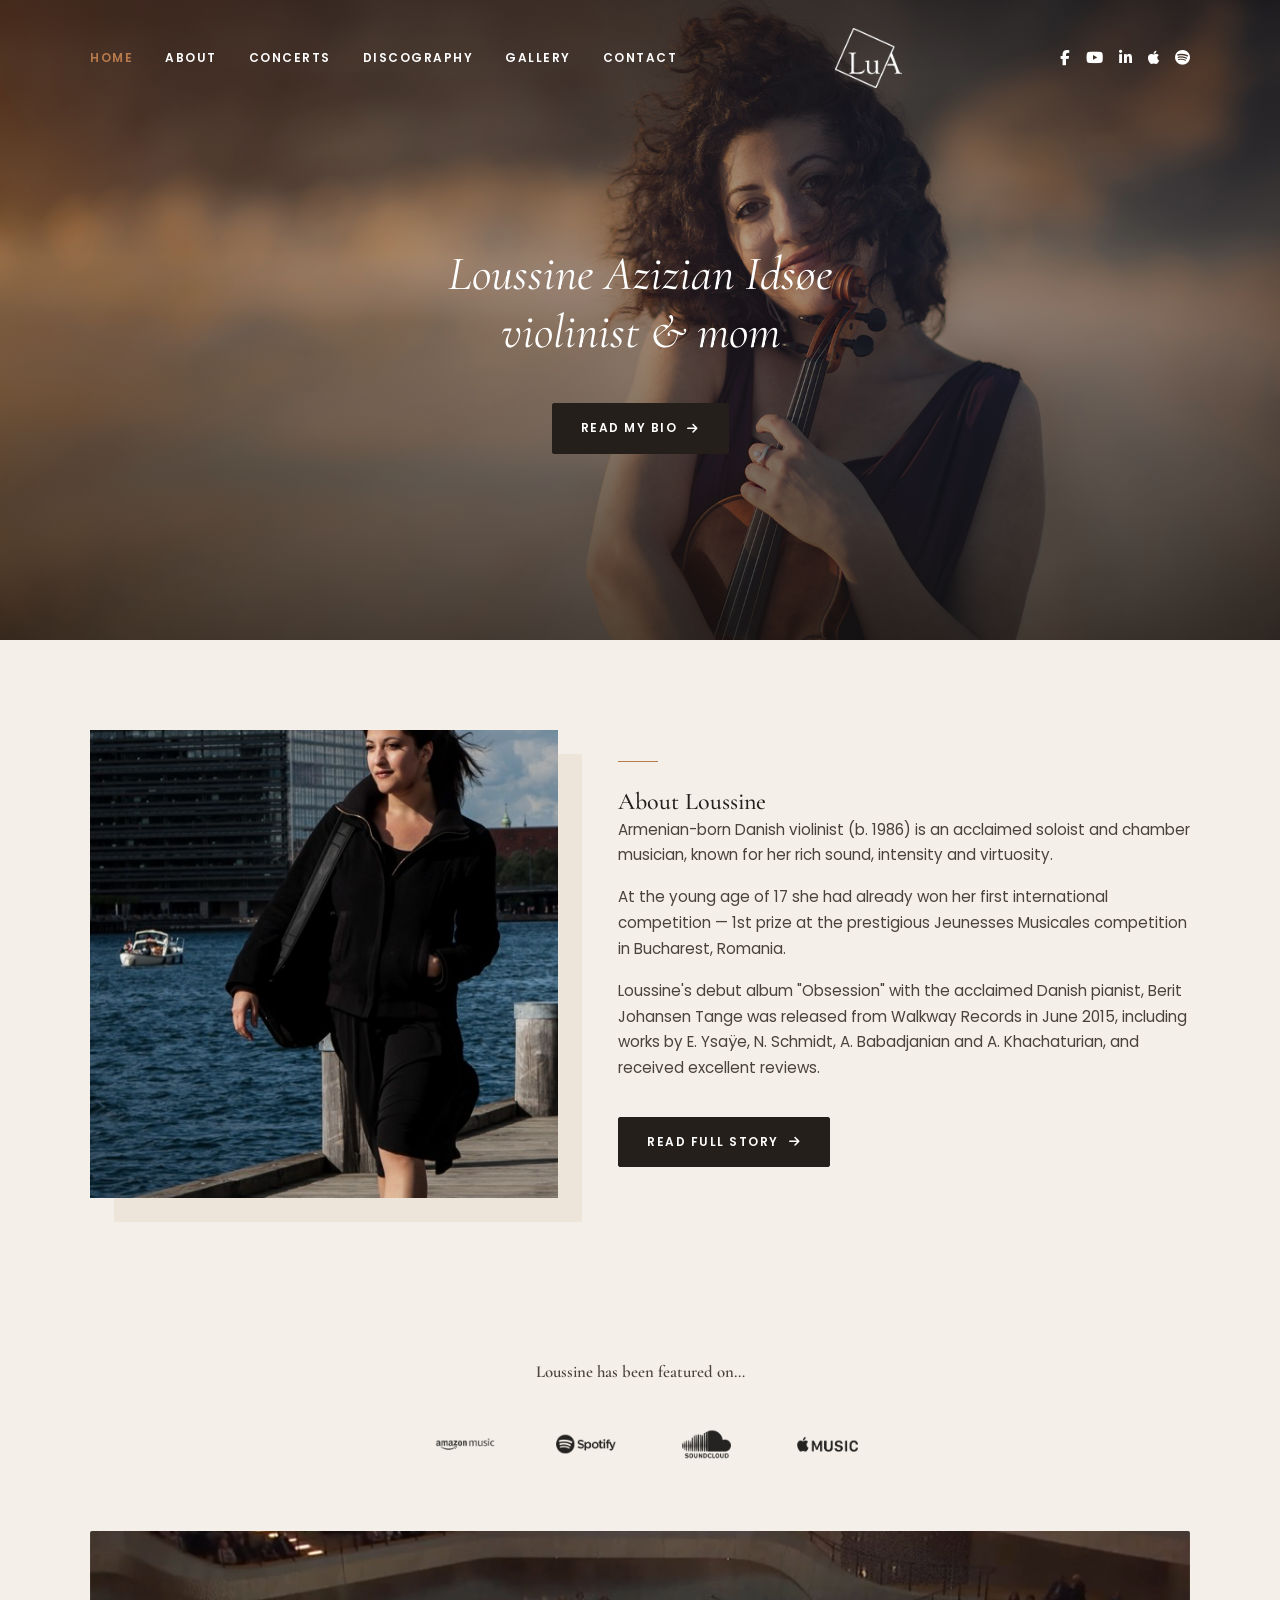
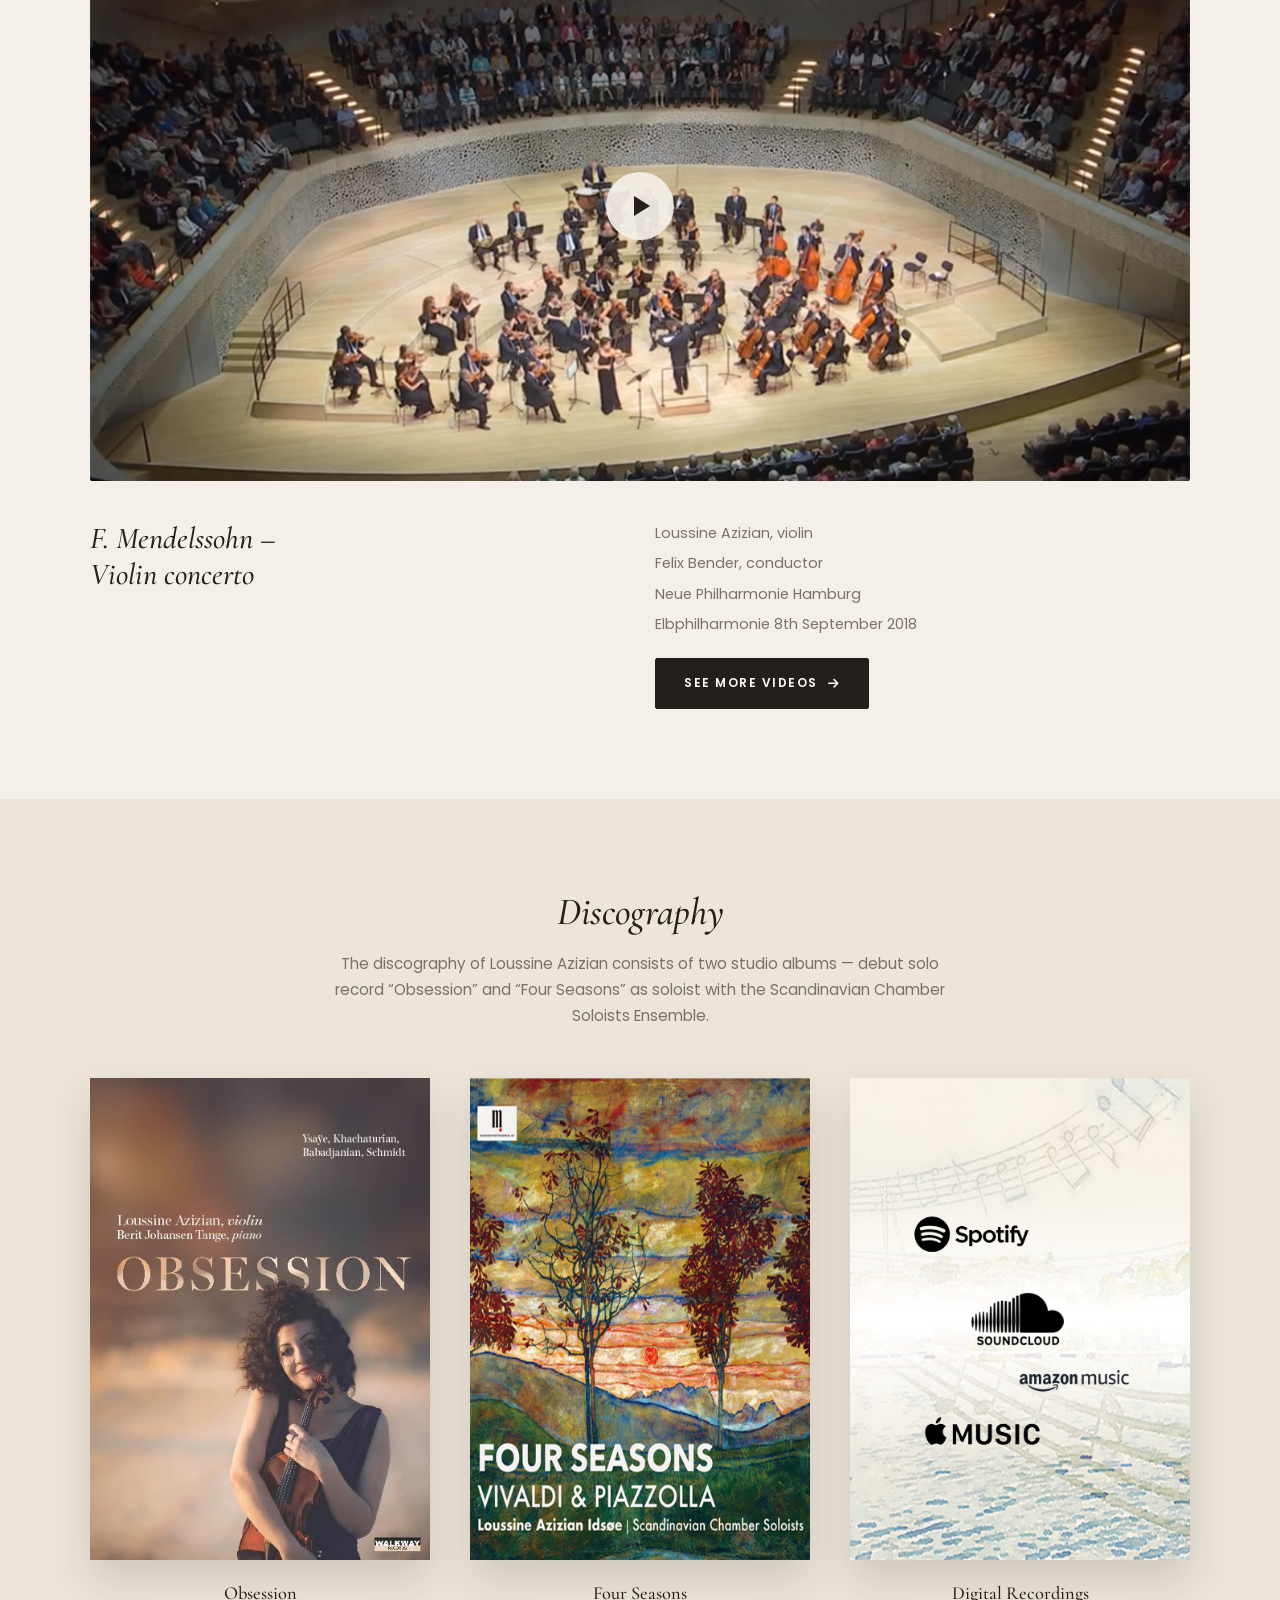
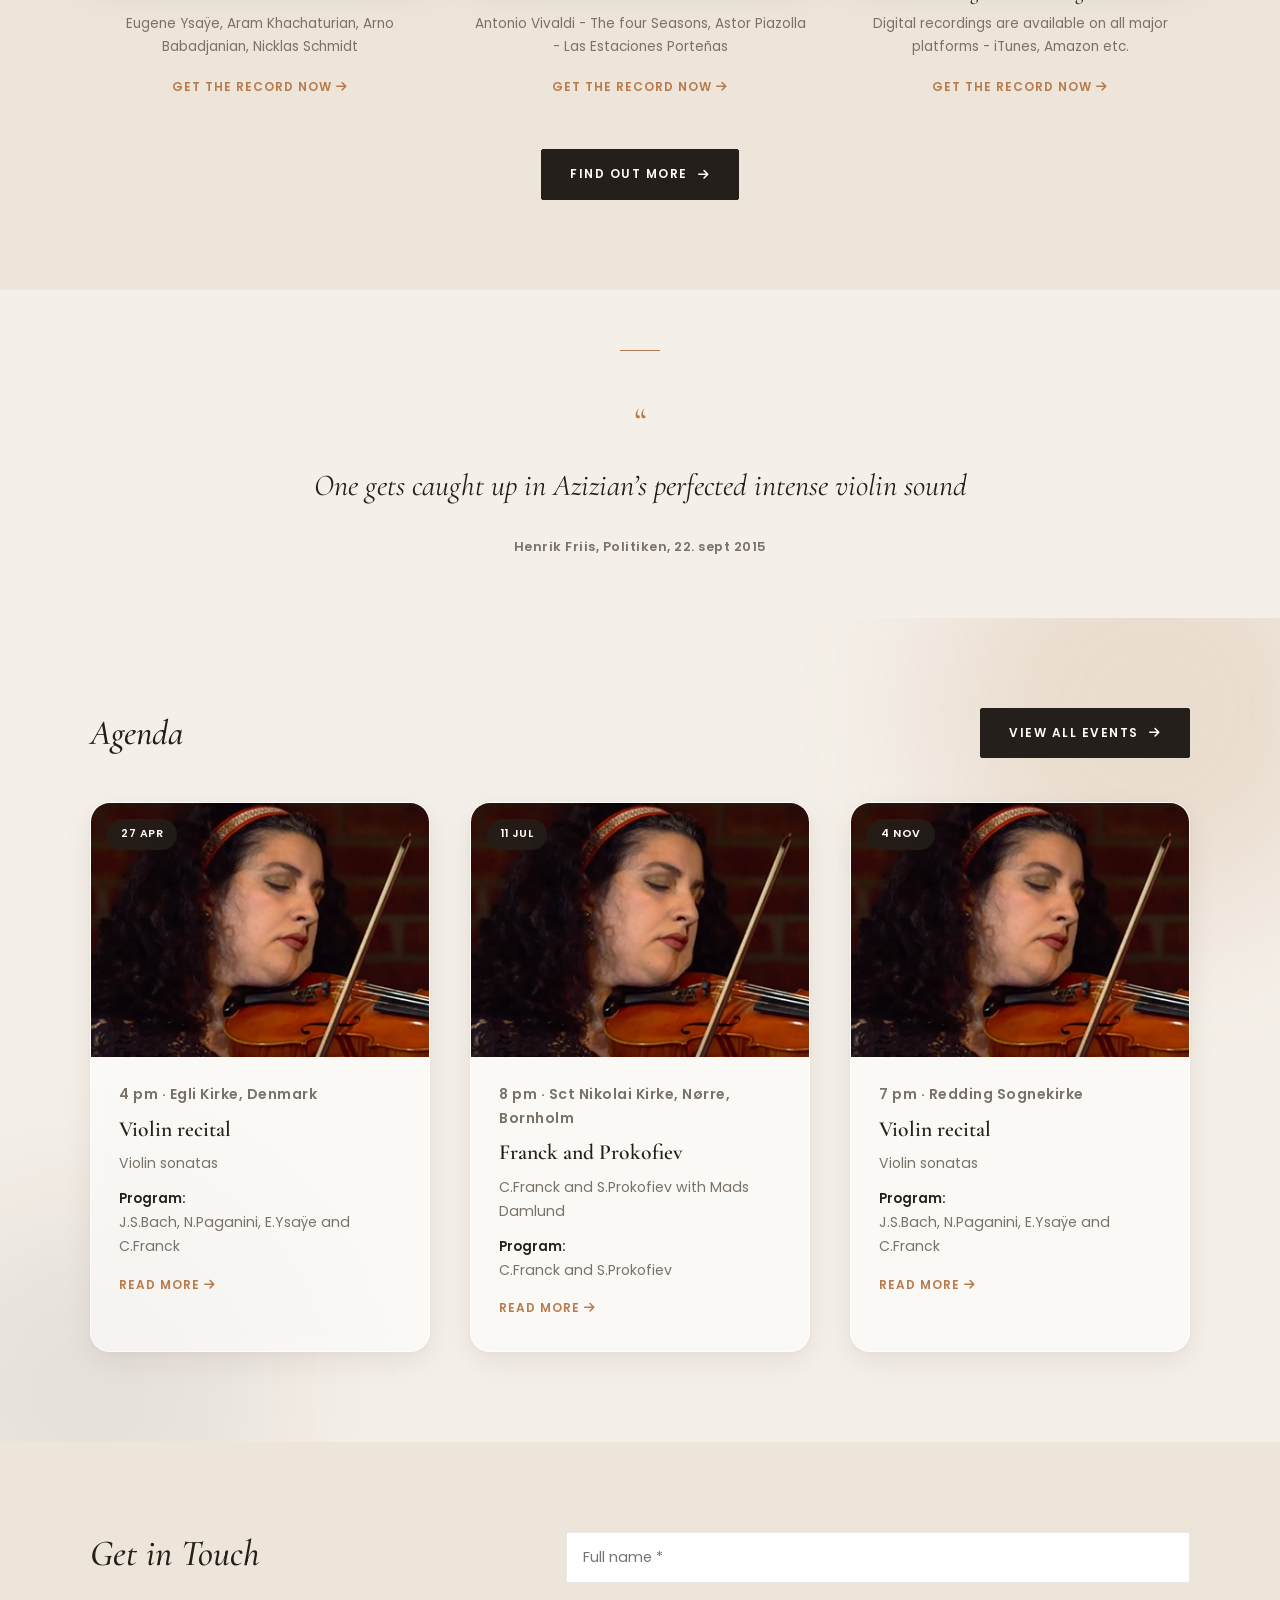
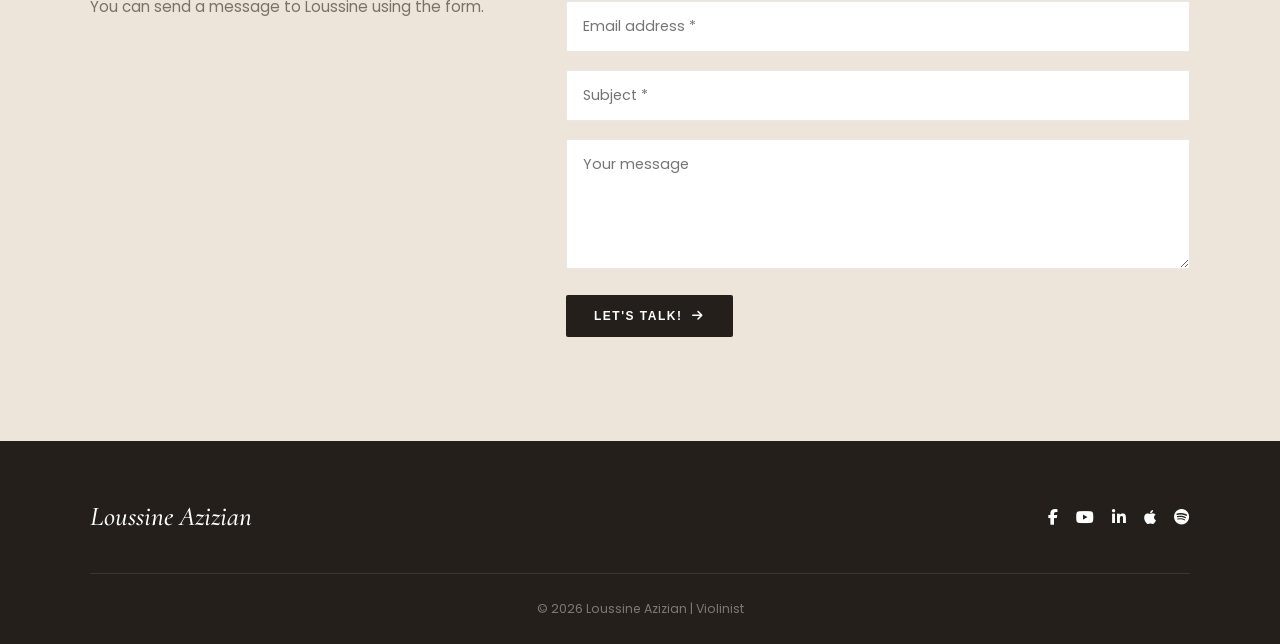
==== index.html @ 97636163 "Initial homepage build" ====
<!DOCTYPE html>
<html lang="en">
<head>
  <meta charset="UTF-8">
  <meta name="viewport" content="width=device-width, initial-scale=1.0">
  <title>Loussine Azizian Idsøe | Violinist &amp; Mom</title>
  <meta name="description" content="Loussine Azizian Idsøe — Armenian-born Danish violinist, soloist and chamber musician. Concerts, discography, and news.">

  <link rel="preconnect" href="https://fonts.googleapis.com">
  <link rel="preconnect" href="https://fonts.gstatic.com" crossorigin>
  <link href="https://fonts.googleapis.com/css2?family=Cormorant+Garamond:ital,wght@0,500;1,500;1,600&family=Poppins:wght@400;500;600&display=swap" rel="stylesheet">
  <link rel="stylesheet" href="https://cdnjs.cloudflare.com/ajax/libs/font-awesome/6.5.1/css/all.min.css">

  <link rel="stylesheet" href="css/style.css">
</head>
<body>

  <!-- ============ HEADER ============ -->
  <header class="site-header">
    <div class="container header-inner">
      <nav class="nav-primary">
        <a href="index.html" class="is-active">Home</a>
        <a href="about.html">About</a>
        <a href="concerts.html">Concerts</a>
        <a href="discography.html">Discography</a>
        <a href="gallery.html">Gallery</a>
        <a href="contact.html">Contact</a>
      </nav>

      <a href="index.html" class="site-logo">
        <img src="images/logo.png" alt="Loussine Azizian logo">
      </a>

      <div class="nav-social">
        <a href="#" aria-label="Facebook"><i class="fab fa-facebook-f"></i></a>
        <a href="#" aria-label="YouTube"><i class="fab fa-youtube"></i></a>
        <a href="#" aria-label="LinkedIn"><i class="fab fa-linkedin-in"></i></a>
        <a href="#" aria-label="Apple Music"><i class="fab fa-apple"></i></a>
        <a href="#" aria-label="Spotify"><i class="fab fa-spotify"></i></a>
      </div>

      <button class="nav-toggle" aria-label="Toggle menu">
        <span></span><span></span><span></span>
      </button>
    </div>
  </header>

  <!-- ============ HERO ============ -->
  <section class="hero" style="background-image:url('images/hero-header.jpg');">
    <div class="hero-content container">
      <h1>Loussine Azizian Idsøe<span class="line2">violinist &amp; mom</span></h1>
      <a href="about.html" class="btn">Read my bio <i class="fas fa-arrow-right"></i></a>
    </div>
  </section>

  <!-- ============ ABOUT / INTRO ============ -->
  <section class="section">
    <div class="container about-grid">
      <div class="about-photo-wrap">
        <img src="images/about-photo.jpg" alt="Loussine Azizian walking by the harbour in Copenhagen">
      </div>
      <div class="about-copy">
        <span class="eyebrow"></span>
        <h2>About Loussine</h2>
        <p>Armenian-born Danish violinist (b. 1986) is an acclaimed soloist and chamber musician, known for her rich sound, intensity and virtuosity.</p>
        <p>At the young age of 17 she had already won her first international competition — 1st prize at the prestigious Jeunesses Musicales competition in Bucharest, Romania.</p>
        <p>Loussine's debut album "Obsession" with the acclaimed Danish pianist, Berit Johansen Tange was released from Walkway Records in June 2015, including works by E. Ysaÿe, N. Schmidt, A. Babadjanian and A. Khachaturian, and received excellent reviews.</p>
        <a href="about.html" class="btn">Read full story <i class="fas fa-arrow-right"></i></a>
      </div>
    </div>
  </section>

  <!-- ============ FEATURED ON ============ -->
  <section class="featured-on">
    <div class="container">
      <p>Loussine has been featured on&hellip;</p>
      <div class="logo-strip">
        <img src="images/logo-amazon-music.png" alt="Amazon Music">
        <img src="images/logo-spotify.png" alt="Spotify">
        <img src="images/logo-soundcloud.png" alt="SoundCloud">
        <img src="images/logo-apple-music.png" alt="Apple Music">
      </div>
    </div>
  </section>

  <!-- ============ VIDEO FEATURE ============ -->
  <section class="video-feature">
    <div class="container">
      <div class="video-frame" data-video-url="https://www.youtube.com/" role="button" tabindex="0" aria-label="Play video: F. Mendelssohn Violin Concerto">
        <img src="images/video-thumbnail.png" alt="Loussine Azizian performing with the Neue Philharmonie Hamburg at the Elbphilharmonie">
        <span class="play-btn"></span>
      </div>

      <div class="video-info">
        <h3>F. Mendelssohn &ndash;<br>Violin concerto</h3>
        <div class="video-meta">
          <p>Loussine Azizian, violin</p>
          <p>Felix Bender, conductor</p>
          <p>Neue Philharmonie Hamburg</p>
          <p>Elbphilharmonie 8th September 2018</p>
          <a href="gallery.html" class="btn">See more videos <i class="fas fa-arrow-right"></i></a>
        </div>
      </div>
    </div>
  </section>

  <!-- ============ DISCOGRAPHY ============ -->
  <section class="section" style="background:var(--color-bg-alt);">
    <div class="container">
      <h2 class="section-title">Discography</h2>
      <p class="section-subtitle">The discography of Loussine Azizian consists of two studio albums &mdash; debut solo record &ldquo;Obsession&rdquo; and &ldquo;Four Seasons&rdquo; as soloist with the Scandinavian Chamber Soloists Ensemble.</p>

      <div class="discography-grid">
        <div class="disco-card">
          <img class="disco-cover" src="images/obsession-cover.jpg" alt="Obsession album cover">
          <h3>Obsession</h3>
          <p>Eugene Ysaÿe, Aram Khachaturian, Arno Babadjanian, Nicklas Schmidt</p>
          <a href="discography.html" class="link-arrow">Get the record now <i class="fas fa-arrow-right"></i></a>
        </div>
        <div class="disco-card">
          <img class="disco-cover" src="images/four-seasons-cover.png" alt="Four Seasons album cover">
          <h3>Four Seasons</h3>
          <p>Antonio Vivaldi - The four Seasons, Astor Piazolla - Las Estaciones Porteñas</p>
          <a href="discography.html" class="link-arrow">Get the record now <i class="fas fa-arrow-right"></i></a>
        </div>
        <div class="disco-card">
          <img class="disco-cover" src="images/digital-recordings-cover.png" alt="Digital recordings available on streaming platforms">
          <h3>Digital Recordings</h3>
          <p>Digital recordings are available on all major platforms - iTunes, Amazon etc.</p>
          <a href="discography.html" class="link-arrow">Get the record now <i class="fas fa-arrow-right"></i></a>
        </div>
      </div>

      <div class="discography-cta">
        <a href="discography.html" class="btn">Find out more <i class="fas fa-arrow-right"></i></a>
      </div>
    </div>
  </section>

  <!-- ============ QUOTE ============ -->
  <section class="quote-section">
    <div class="container">
      <span class="eyebrow" style="margin-left:auto;margin-right:auto;"></span>
      <span class="quote-mark">&ldquo;</span>
      <blockquote>One gets caught up in Azizian&rsquo;s perfected intense violin sound</blockquote>
      <p class="quote-cite">Henrik Friis, Politiken, 22. sept 2015</p>
    </div>
  </section>

  <!-- ============ AGENDA ============ -->
  <section class="section agenda-section">
    <div class="container">
      <div class="agenda-header">
        <h2>Agenda</h2>
        <a href="concerts.html" class="btn">View all events <i class="fas fa-arrow-right"></i></a>
      </div>

      <div class="agenda-grid">
        <article class="agenda-card">
          <div class="agenda-card-media">
            <img src="images/agenda-card.png" alt="Violin recital">
            <span class="agenda-badge">27 Apr</span>
          </div>
          <div class="agenda-card-body">
            <p class="agenda-date">4 pm &middot; Egli Kirke, Denmark</p>
            <h3>Violin recital</h3>
            <p>Violin sonatas</p>
            <p class="program-label">Program:</p>
            <p>J.S.Bach, N.Paganini, E.Ysaÿe and C.Franck</p>
            <a href="concerts.html" class="link-arrow">Read more <i class="fas fa-arrow-right"></i></a>
          </div>
        </article>

        <article class="agenda-card">
          <div class="agenda-card-media">
            <img src="images/agenda-card.png" alt="Franck and Prokofiev recital">
            <span class="agenda-badge">11 Jul</span>
          </div>
          <div class="agenda-card-body">
            <p class="agenda-date">8 pm &middot; Sct Nikolai Kirke, Nørre, Bornholm</p>
            <h3>Franck and Prokofiev</h3>
            <p>C.Franck and S.Prokofiev with Mads Damlund</p>
            <p class="program-label">Program:</p>
            <p>C.Franck and S.Prokofiev</p>
            <a href="concerts.html" class="link-arrow">Read more <i class="fas fa-arrow-right"></i></a>
          </div>
        </article>

        <article class="agenda-card">
          <div class="agenda-card-media">
            <img src="images/agenda-card.png" alt="Violin recital">
            <span class="agenda-badge">4 Nov</span>
          </div>
          <div class="agenda-card-body">
            <p class="agenda-date">7 pm &middot; Redding Sognekirke</p>
            <h3>Violin recital</h3>
            <p>Violin sonatas</p>
            <p class="program-label">Program:</p>
            <p>J.S.Bach, N.Paganini, E.Ysaÿe and C.Franck</p>
            <a href="concerts.html" class="link-arrow">Read more <i class="fas fa-arrow-right"></i></a>
          </div>
        </article>
      </div>
    </div>
  </section>

  <!-- ============ CONTACT ============ -->
  <section class="section contact-section">
    <div class="container contact-grid">
      <div class="contact-intro">
        <h2>Get in Touch</h2>
        <p>You can send a message to Loussine using the form.</p>
      </div>

      <form class="contact-form">
        <div class="form-row">
          <input type="text" name="name" placeholder="Full name *" required>
        </div>
        <div class="form-row">
          <input type="email" name="email" placeholder="Email address *" required>
        </div>
        <div class="form-row">
          <input type="text" name="subject" placeholder="Subject *" required>
        </div>
        <div class="form-row">
          <textarea name="message" placeholder="Your message" required></textarea>
        </div>
        <button type="submit" class="btn">Let's talk! <i class="fas fa-arrow-right"></i></button>
        <p class="form-status"></p>
      </form>
    </div>
  </section>

  <!-- ============ FOOTER ============ -->
  <footer class="site-footer">
    <div class="container">
      <div class="footer-top">
        <h2>Loussine Azizian</h2>
        <div class="footer-social">
          <a href="#" aria-label="Facebook"><i class="fab fa-facebook-f"></i></a>
          <a href="#" aria-label="YouTube"><i class="fab fa-youtube"></i></a>
          <a href="#" aria-label="LinkedIn"><i class="fab fa-linkedin-in"></i></a>
          <a href="#" aria-label="Apple Music"><i class="fab fa-apple"></i></a>
          <a href="#" aria-label="Spotify"><i class="fab fa-spotify"></i></a>
        </div>
      </div>
      <div class="footer-bottom">
        <p>&copy; 2026 Loussine Azizian | Violinist</p>
      </div>
    </div>
  </footer>

  <script src="js/script.js"></script>
</body>
</html>
---- css/style.css ----
/* ==========================================================================
   Loussine Azizian — Violinist | Main Stylesheet
   ========================================================================== */

:root {
  /* Colors */
  --color-bg: #f4efe8;
  --color-bg-alt: #ede5da;
  --color-dark: #241f1a;
  --color-dark-soft: #3a332c;
  --color-accent: #b97b4c;
  --color-accent-dark: #8c5a34;
  --color-text: #4a433c;
  --color-text-light: #7a7268;
  --color-white: #ffffff;
  --color-border: rgba(36, 31, 26, 0.1);

  /* Type */
  --font-serif: 'Cormorant Garamond', Georgia, serif;
  --font-sans: 'Poppins', 'Helvetica Neue', Arial, sans-serif;

  /* Layout */
  --max-width: 1180px;
  --radius: 2px;
  --transition: 0.25s ease;
}

/* --------------------------------------------------------------------
   Reset & base
   -------------------------------------------------------------------- */
* { margin: 0; padding: 0; box-sizing: border-box; }

html { scroll-behavior: smooth; }

body {
  font-family: var(--font-sans);
  color: var(--color-text);
  background: var(--color-bg);
  line-height: 1.7;
  font-size: 16px;
  overflow-x: hidden;
}

img { max-width: 100%; display: block; }

a {
  color: inherit;
  text-decoration: none;
}

ul { list-style: none; }

.container {
  max-width: var(--max-width);
  margin: 0 auto;
  padding: 0 40px;
}

h1, h2, h3, h4 {
  font-family: var(--font-serif);
  font-weight: 500;
  color: var(--color-dark);
  line-height: 1.2;
}

.eyebrow {
  display: inline-block;
  width: 40px;
  height: 1px;
  background: var(--color-accent);
  margin-bottom: 18px;
}

.section {
  padding: 90px 0;
}

.section-title {
  font-size: 2.4rem;
  font-style: italic;
  text-align: center;
  margin-bottom: 16px;
}

.section-subtitle {
  text-align: center;
  color: var(--color-text-light);
  max-width: 620px;
  margin: 0 auto 50px;
  font-size: 0.95rem;
}

/* --------------------------------------------------------------------
   Buttons
   -------------------------------------------------------------------- */
.btn {
  display: inline-flex;
  align-items: center;
  gap: 10px;
  padding: 14px 28px;
  background: var(--color-dark);
  color: var(--color-white);
  font-size: 0.75rem;
  letter-spacing: 1.5px;
  text-transform: uppercase;
  font-weight: 600;
  border: 1px solid var(--color-dark);
  border-radius: var(--radius);
  cursor: pointer;
  transition: background var(--transition), color var(--transition);
}

.btn:hover {
  background: transparent;
  color: var(--color-dark);
}

.btn-outline {
  background: transparent;
  color: var(--color-white);
  border: 1px solid var(--color-white);
}

.btn-outline:hover {
  background: var(--color-white);
  color: var(--color-dark);
}

.link-arrow {
  color: var(--color-accent);
  font-size: 0.75rem;
  letter-spacing: 1px;
  text-transform: uppercase;
  font-weight: 600;
  border-bottom: 1px solid transparent;
  transition: border-color var(--transition);
}

.link-arrow:hover {
  border-color: var(--color-accent);
}

/* --------------------------------------------------------------------
   Header / Navigation
   -------------------------------------------------------------------- */
.site-header {
  position: absolute;
  top: 0;
  left: 0;
  right: 0;
  z-index: 100;
  padding: 28px 0;
}

.site-header.is-solid {
  position: fixed;
  background: rgba(36, 31, 26, 0.95);
  padding: 16px 0;
  box-shadow: 0 2px 12px rgba(0,0,0,0.15);
  transition: background var(--transition), padding var(--transition);
}

.header-inner {
  display: flex;
  align-items: center;
  justify-content: space-between;
}

.nav-primary {
  display: flex;
  gap: 32px;
}

.nav-primary a {
  color: var(--color-white);
  font-size: 0.75rem;
  letter-spacing: 1.5px;
  text-transform: uppercase;
  font-weight: 600;
  transition: color var(--transition);
}

.nav-primary a:hover,
.nav-primary a.is-active {
  color: var(--color-accent);
}

.site-logo img {
  height: 60px;
  width: auto;
}

.nav-social {
  display: flex;
  gap: 16px;
  align-items: center;
}

.nav-social a {
  color: var(--color-white);
  font-size: 0.95rem;
  transition: color var(--transition);
}

.nav-social a:hover {
  color: var(--color-accent);
}

.nav-toggle {
  display: none;
  flex-direction: column;
  gap: 5px;
  background: none;
  border: none;
  cursor: pointer;
  padding: 6px;
}

.nav-toggle span {
  width: 24px;
  height: 2px;
  background: var(--color-white);
}

/* --------------------------------------------------------------------
   Hero
   -------------------------------------------------------------------- */
.hero {
  position: relative;
  min-height: 640px;
  display: flex;
  align-items: center;
  justify-content: center;
  text-align: center;
  background-size: cover;
  background-position: center 20%;
  color: var(--color-white);
}

.hero::before {
  content: "";
  position: absolute;
  inset: 0;
  background: linear-gradient(180deg, rgba(20,16,12,0.55) 0%, rgba(20,16,12,0.35) 40%, rgba(20,16,12,0.75) 100%);
}

.hero-content {
  position: relative;
  z-index: 2;
  padding-top: 60px;
}

.hero-content h1 {
  color: var(--color-white);
  font-size: 3rem;
  font-style: italic;
  font-weight: 400;
  margin-bottom: 8px;
}

.hero-content h1 .line2 {
  display: block;
}

.hero-content .btn {
  margin-top: 34px;
}

.page-hero {
  min-height: 380px;
}

.page-hero h1 {
  font-size: 2.6rem;
}

/* --------------------------------------------------------------------
   About / intro section
   -------------------------------------------------------------------- */
.about-grid {
  display: grid;
  grid-template-columns: 0.9fr 1.1fr;
  gap: 60px;
  align-items: center;
}

.about-photo-wrap {
  position: relative;
}

.about-photo-wrap::before {
  content: "";
  position: absolute;
  top: 24px;
  left: 24px;
  width: 100%;
  height: 100%;
  background: var(--color-bg-alt);
  z-index: 0;
}

.about-photo-wrap img {
  position: relative;
  z-index: 1;
}

.about-copy p {
  margin-bottom: 16px;
  font-size: 0.95rem;
  color: var(--color-text);
}

.about-copy .btn {
  margin-top: 20px;
}

/* --------------------------------------------------------------------
   Featured on / logo strip
   -------------------------------------------------------------------- */
.featured-on {
  text-align: center;
  padding: 70px 0;
}

.featured-on p {
  font-family: var(--font-serif);
  font-weight: 600;
  font-size: 1.05rem;
  margin-bottom: 40px;
}

.logo-strip {
  display: flex;
  align-items: center;
  justify-content: center;
  gap: 60px;
  flex-wrap: wrap;
}

.logo-strip img {
  height: 34px;
  width: auto;
  opacity: 0.85;
  filter: grayscale(100%);
  transition: opacity var(--transition), filter var(--transition);
}

.logo-strip img:hover {
  opacity: 1;
  filter: none;
}

/* --------------------------------------------------------------------
   Video feature
   -------------------------------------------------------------------- */
.video-feature {
  padding-bottom: 90px;
}

.video-frame {
  position: relative;
  border-radius: var(--radius);
  overflow: hidden;
  cursor: pointer;
  margin-bottom: 40px;
}

.video-frame img {
  width: 100%;
}

.play-btn {
  position: absolute;
  top: 50%;
  left: 50%;
  transform: translate(-50%, -50%);
  width: 68px;
  height: 68px;
  border-radius: 50%;
  background: rgba(244, 239, 232, 0.92);
  display: flex;
  align-items: center;
  justify-content: center;
  transition: transform var(--transition);
}

.video-frame:hover .play-btn {
  transform: translate(-50%, -50%) scale(1.08);
}

.play-btn::after {
  content: "";
  border-style: solid;
  border-width: 10px 0 10px 16px;
  border-color: transparent transparent transparent var(--color-dark);
  margin-left: 4px;
}

.video-info {
  display: grid;
  grid-template-columns: 1fr 1fr;
  gap: 30px;
  align-items: start;
}

.video-info h3 {
  font-size: 1.9rem;
  font-style: italic;
}

.video-meta p {
  font-size: 0.9rem;
  margin-bottom: 6px;
  color: var(--color-text-light);
}

.video-meta .btn {
  margin-top: 16px;
}

/* --------------------------------------------------------------------
   Discography grid
   -------------------------------------------------------------------- */
.discography-grid {
  display: grid;
  grid-template-columns: repeat(3, 1fr);
  gap: 40px;
  margin-bottom: 50px;
}

.disco-card {
  text-align: center;
}

.disco-cover {
  margin-bottom: 22px;
  box-shadow: 0 20px 40px rgba(36, 31, 26, 0.15);
}

.disco-card h3 {
  font-size: 1.15rem;
  margin-bottom: 8px;
}

.disco-card p {
  font-size: 0.85rem;
  color: var(--color-text-light);
  margin-bottom: 14px;
}

.discography-cta {
  text-align: center;
}

/* --------------------------------------------------------------------
   Quote
   -------------------------------------------------------------------- */
.quote-section {
  text-align: center;
  padding: 60px 0;
}

.quote-section .eyebrow {
  margin: 0 auto 30px;
}

.quote-mark {
  font-family: var(--font-serif);
  font-size: 2.4rem;
  color: var(--color-accent);
  display: block;
  margin-bottom: 6px;
}

blockquote {
  font-family: var(--font-serif);
  font-style: italic;
  font-size: 1.9rem;
  max-width: 720px;
  margin: 0 auto 24px;
  color: var(--color-dark);
}

.quote-cite {
  font-size: 0.8rem;
  letter-spacing: 0.5px;
  color: var(--color-text-light);
  font-weight: 600;
}

/* --------------------------------------------------------------------
   Agenda / Concerts cards
   -------------------------------------------------------------------- */
.agenda-section {
  position: relative;
  overflow: hidden;
}

.agenda-section::before,
.agenda-section::after {
  content: "";
  position: absolute;
  border-radius: 50%;
  filter: blur(70px);
  z-index: 0;
}

.agenda-section::before {
  width: 420px;
  height: 420px;
  background: rgba(185, 123, 76, 0.16);
  top: -120px;
  right: -80px;
}

.agenda-section::after {
  width: 380px;
  height: 380px;
  background: rgba(36, 31, 26, 0.06);
  bottom: -140px;
  left: -100px;
}

.agenda-section .container {
  position: relative;
  z-index: 1;
}

.agenda-header {
  display: flex;
  align-items: center;
  justify-content: space-between;
  margin-bottom: 44px;
}

.agenda-header h2 {
  font-size: 2.2rem;
  font-style: italic;
}

.agenda-grid {
  display: grid;
  grid-template-columns: repeat(3, 1fr);
  gap: 40px;
}

.agenda-card {
  background: rgba(255, 255, 255, 0.6);
  backdrop-filter: blur(6px);
  -webkit-backdrop-filter: blur(6px);
  border-radius: 20px;
  overflow: hidden;
  box-shadow: 0 10px 30px rgba(36, 31, 26, 0.07), 0 2px 8px rgba(36, 31, 26, 0.04);
  border: 1px solid rgba(255, 255, 255, 0.6);
  transition: transform var(--transition), box-shadow var(--transition);
}

.agenda-card:hover {
  transform: translateY(-6px);
  box-shadow: 0 22px 44px rgba(36, 31, 26, 0.13), 0 6px 14px rgba(36, 31, 26, 0.06);
}

.agenda-card-media {
  position: relative;
}

.agenda-card img {
  width: 100%;
  aspect-ratio: 4/3;
  object-fit: cover;
}

.agenda-badge {
  position: absolute;
  top: 16px;
  left: 16px;
  background: rgba(36, 31, 26, 0.85);
  backdrop-filter: blur(4px);
  color: var(--color-white);
  font-size: 0.68rem;
  font-weight: 600;
  letter-spacing: 0.5px;
  text-transform: uppercase;
  padding: 6px 14px;
  border-radius: 999px;
}

.agenda-card-body {
  padding: 26px 28px 30px;
}

.agenda-date {
  font-size: 0.78rem;
  color: var(--color-accent);
  font-weight: 600;
  letter-spacing: 0.5px;
  margin-bottom: 10px;
}

.agenda-card h3 {
  font-size: 1.35rem;
  font-weight: 600;
  font-style: normal;
  margin-bottom: 10px;
}

.agenda-card .program-label {
  font-size: 0.82rem;
  font-weight: 600;
  color: var(--color-dark);
  margin-top: 12px;
}

.agenda-card p {
  font-size: 0.88rem;
  color: var(--color-text-light);
}

.agenda-card .link-arrow {
  display: inline-block;
  margin-top: 16px;
}

/* --------------------------------------------------------------------
   Contact
   -------------------------------------------------------------------- */
.contact-section {
  background: var(--color-bg-alt);
}

.contact-grid {
  display: grid;
  grid-template-columns: 0.8fr 1.2fr;
  gap: 60px;
}

.contact-intro h2 {
  font-size: 2.3rem;
  font-style: italic;
  margin-bottom: 18px;
}

.contact-intro p {
  color: var(--color-text-light);
  font-size: 0.95rem;
}

.contact-form .form-row {
  margin-bottom: 18px;
}

.contact-form input,
.contact-form textarea {
  width: 100%;
  padding: 14px 16px;
  border: 1px solid var(--color-border);
  background: var(--color-white);
  font-family: var(--font-sans);
  font-size: 0.9rem;
  border-radius: var(--radius);
}

.contact-form textarea {
  min-height: 130px;
  resize: vertical;
}

.contact-form input:focus,
.contact-form textarea:focus {
  outline: none;
  border-color: var(--color-accent);
}

.contact-form button {
  border: none;
}

.form-status {
  margin-top: 14px;
  font-size: 0.85rem;
}

/* --------------------------------------------------------------------
   Footer
   -------------------------------------------------------------------- */
.site-footer {
  background: var(--color-dark);
  color: rgba(255,255,255,0.7);
  padding: 60px 0 24px;
}

.footer-top {
  display: flex;
  align-items: center;
  justify-content: space-between;
  padding-bottom: 40px;
  border-bottom: 1px solid rgba(255,255,255,0.1);
  margin-bottom: 24px;
}

.footer-top h2 {
  color: var(--color-white);
  font-style: italic;
  font-size: 1.7rem;
}

.footer-social {
  display: flex;
  gap: 18px;
}

.footer-social a {
  color: var(--color-white);
  transition: color var(--transition);
}

.footer-social a:hover {
  color: var(--color-accent);
}

.footer-bottom {
  text-align: center;
  font-size: 0.78rem;
  color: rgba(255,255,255,0.4);
}

.footer-bottom a {
  color: rgba(255,255,255,0.6);
}

/* --------------------------------------------------------------------
   Generic page content (About / Concerts / Discography / Gallery / Contact)
   -------------------------------------------------------------------- */
.content-block {
  max-width: 780px;
  margin: 0 auto;
}

.content-block p {
  margin-bottom: 18px;
}

.gallery-grid {
  display: grid;
  grid-template-columns: repeat(3, 1fr);
  gap: 24px;
}

.gallery-grid img {
  width: 100%;
  aspect-ratio: 1/1;
  object-fit: cover;
  transition: transform var(--transition);
}

.gallery-item {
  overflow: hidden;
}

.gallery-item:hover img {
  transform: scale(1.06);
}

/* --------------------------------------------------------------------
   Responsive
   -------------------------------------------------------------------- */
@media (max-width: 900px) {
  .about-grid,
  .contact-grid,
  .video-info {
    grid-template-columns: 1fr;
  }

  .discography-grid,
  .agenda-grid,
  .gallery-grid {
    grid-template-columns: repeat(2, 1fr);
  }

  .hero-content h1 { font-size: 2.2rem; }
}

@media (max-width: 700px) {
  .nav-primary,
  .nav-social {
    display: none;
  }

  .site-header.nav-open .nav-primary {
    display: flex;
    flex-direction: column;
    position: fixed;
    top: 0;
    right: 0;
    height: 100vh;
    width: 70%;
    background: var(--color-dark);
    padding: 100px 40px;
    gap: 24px;
    z-index: 99;
  }

  .nav-toggle {
    display: flex;
  }

  .container {
    padding: 0 24px;
  }

  .section {
    padding: 60px 0;
  }

  .discography-grid,
  .agenda-grid,
  .gallery-grid {
    grid-template-columns: 1fr;
  }

  .footer-top {
    flex-direction: column;
    gap: 20px;
    text-align: center;
  }

  .hero-content h1 { font-size: 1.7rem; }
}
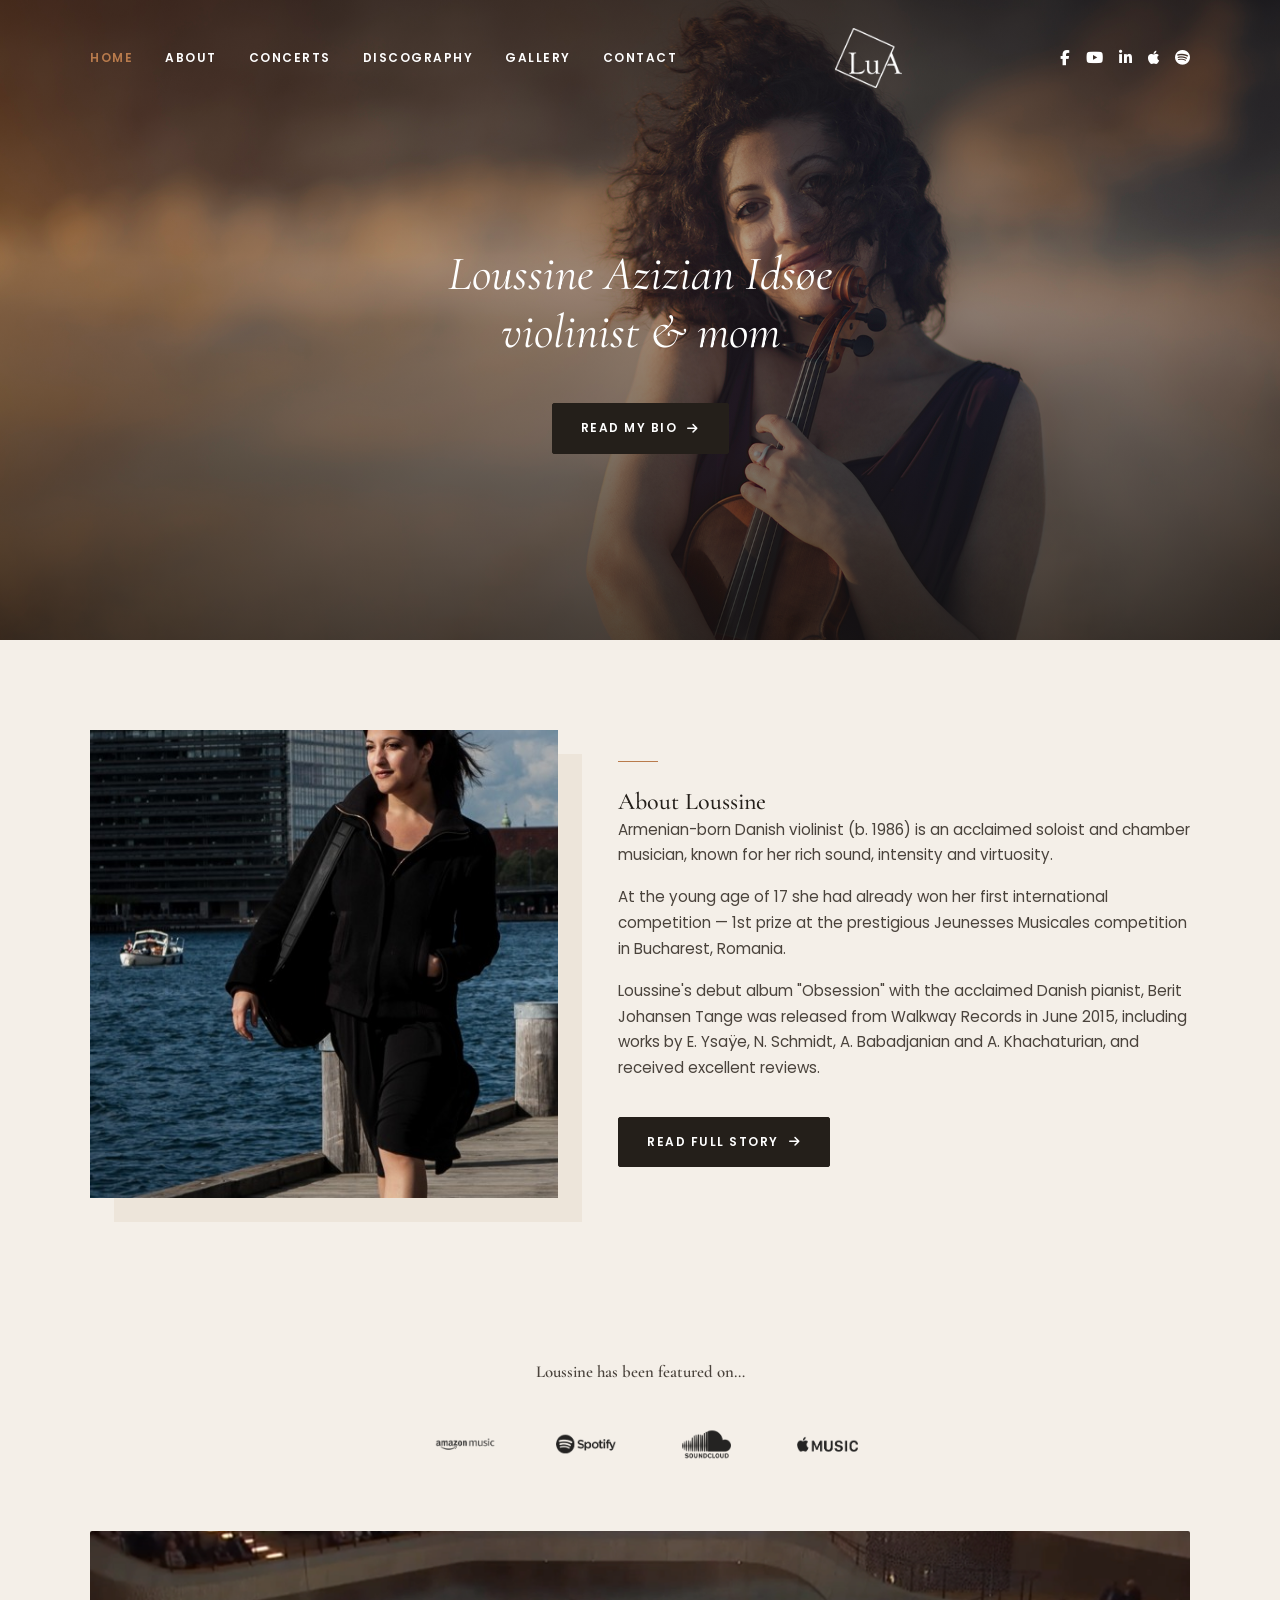
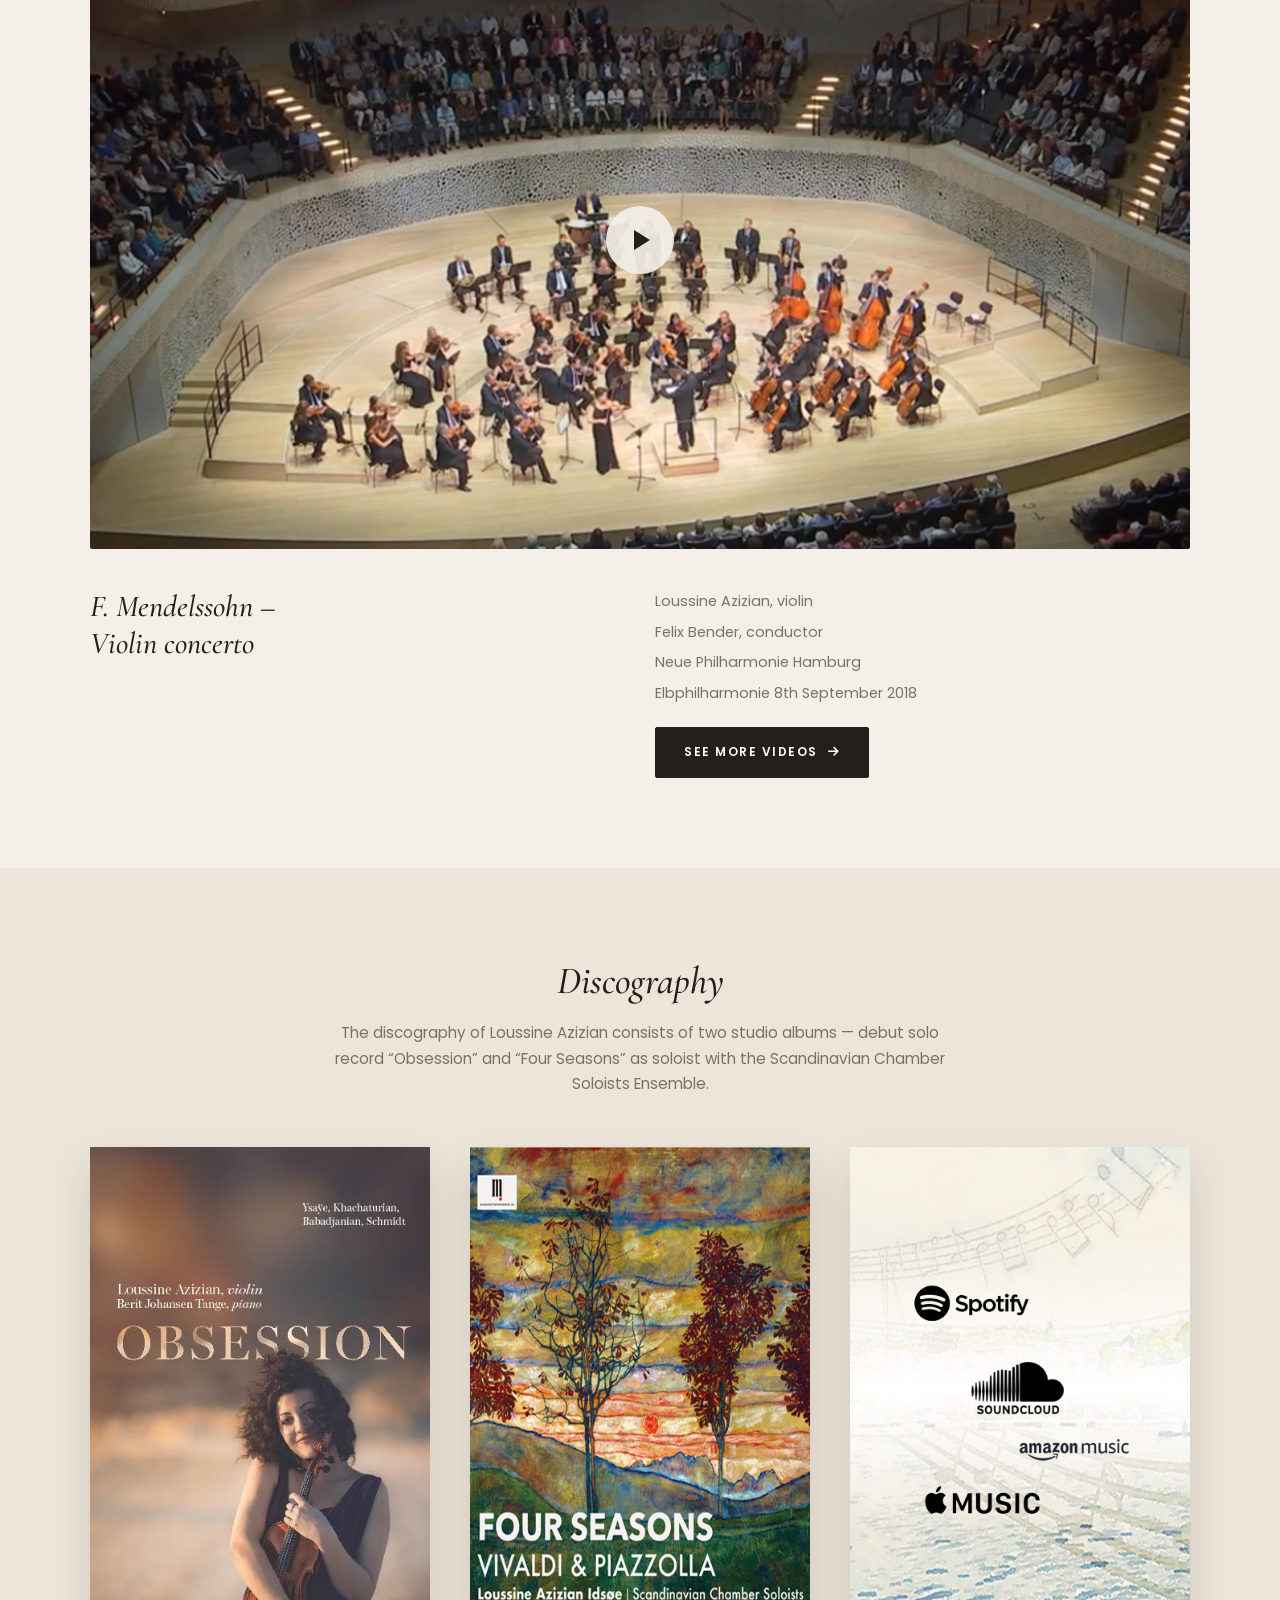
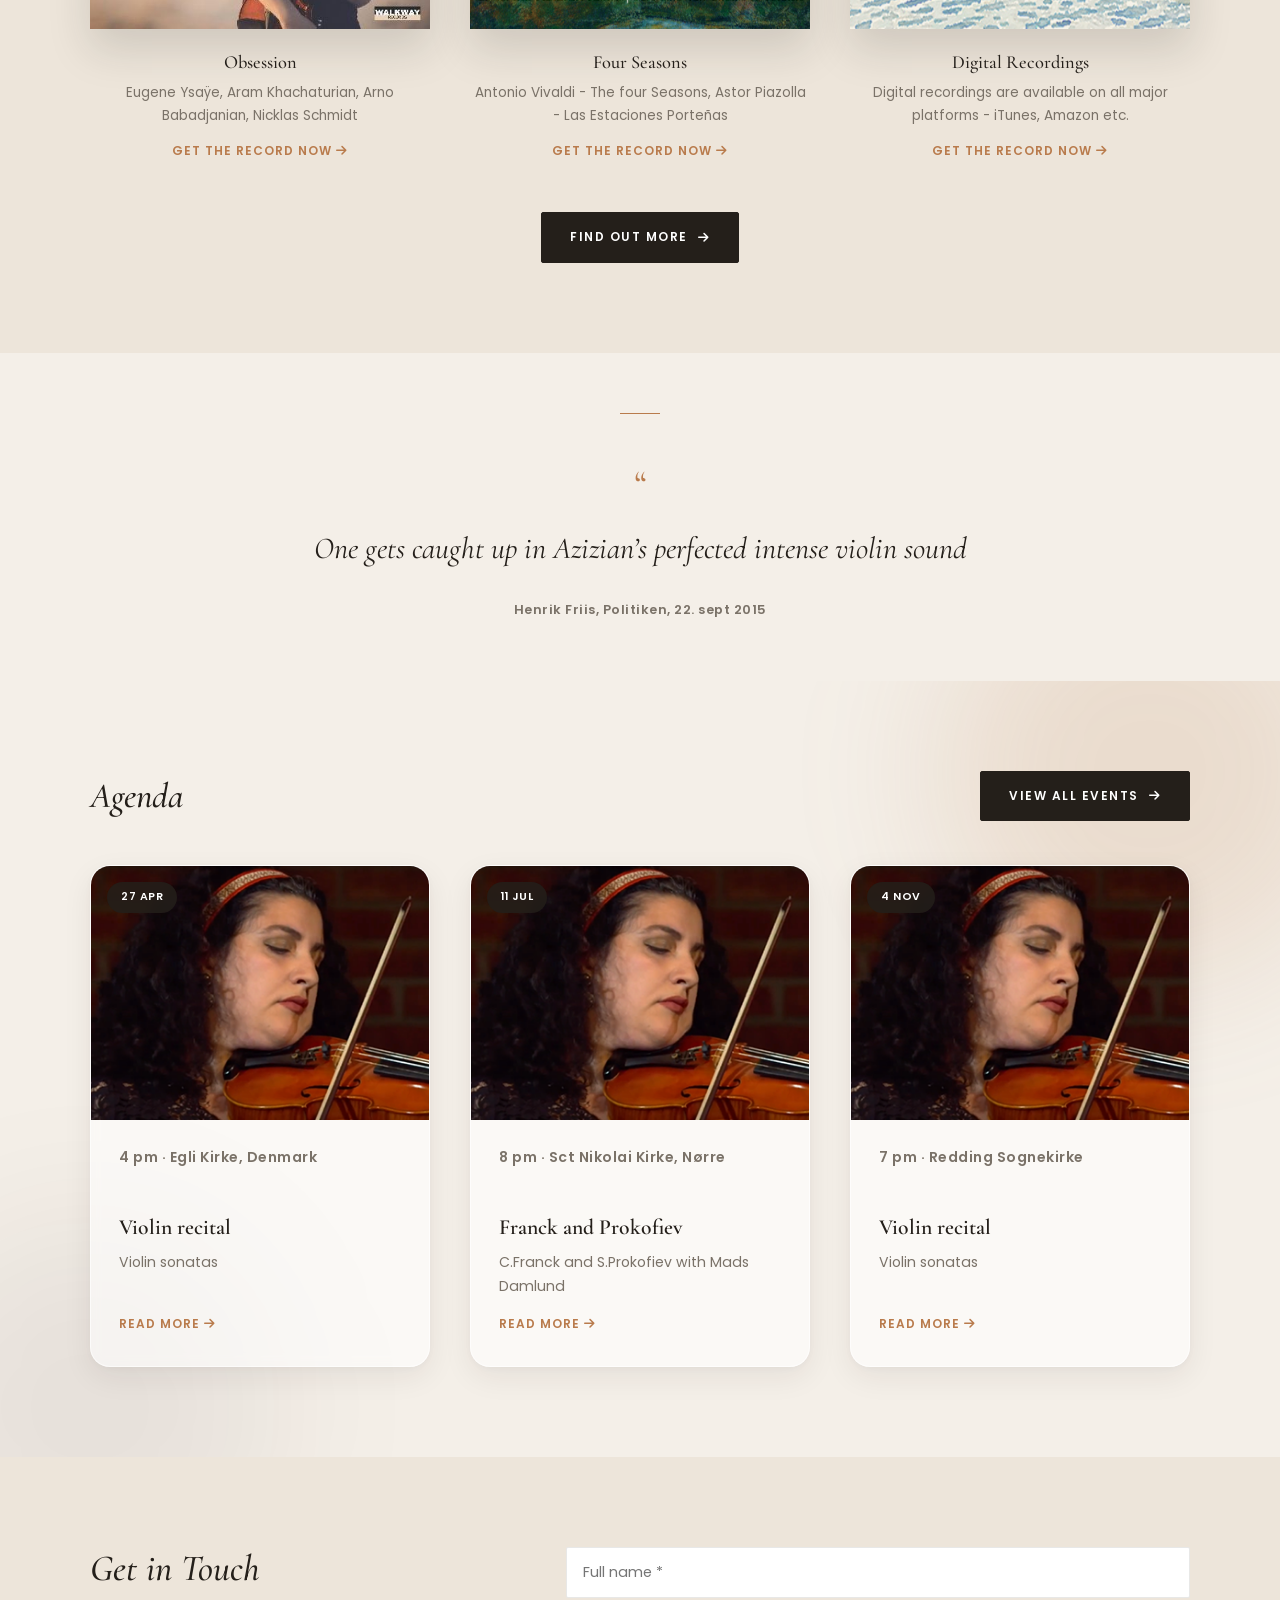
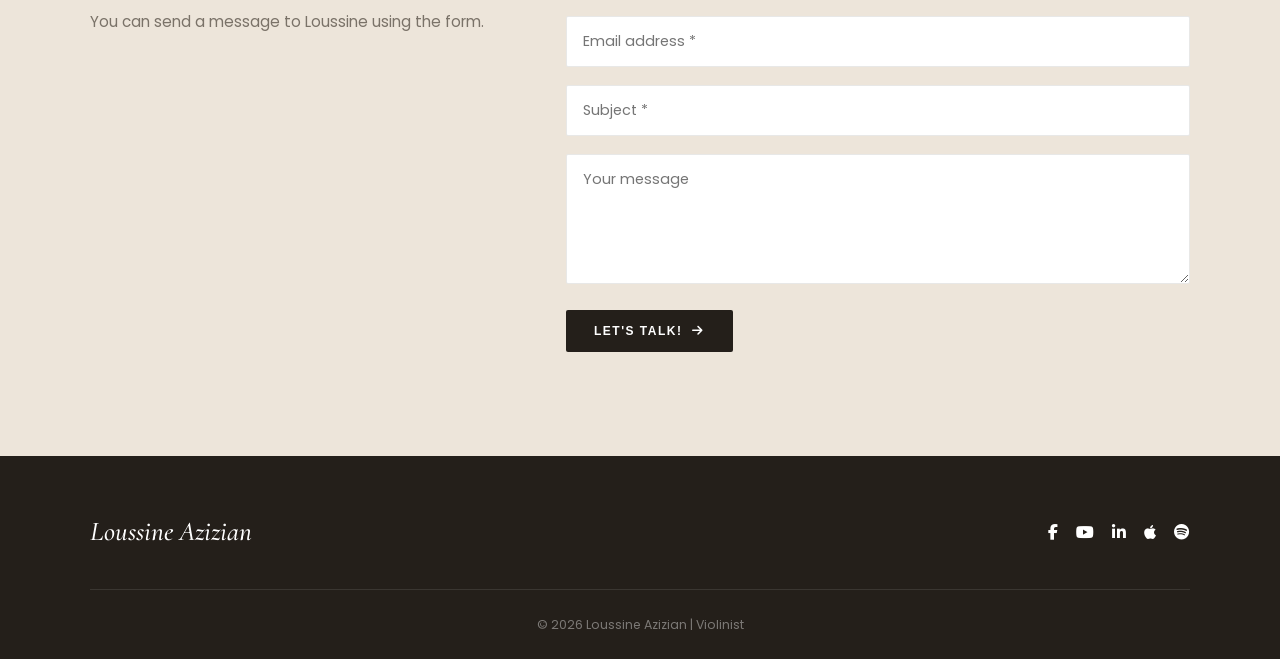
==== commit e5726fc3: "Point homepage video frame to the real Mendelssohn concerto recording" ====
--- a/index.html
+++ b/index.html
@@ -1,18 +1,23 @@
 <!DOCTYPE html>
 <html lang="en">
+
 <head>
   <meta charset="UTF-8">
   <meta name="viewport" content="width=device-width, initial-scale=1.0">
   <title>Loussine Azizian Idsøe | Violinist &amp; Mom</title>
-  <meta name="description" content="Loussine Azizian Idsøe — Armenian-born Danish violinist, soloist and chamber musician. Concerts, discography, and news.">
+  <meta name="description"
+    content="Loussine Azizian Idsøe — Armenian-born Danish violinist, soloist and chamber musician. Concerts, discography, and news.">
 
   <link rel="preconnect" href="https://fonts.googleapis.com">
   <link rel="preconnect" href="https://fonts.gstatic.com" crossorigin>
-  <link href="https://fonts.googleapis.com/css2?family=Cormorant+Garamond:ital,wght@0,500;1,500;1,600&family=Poppins:wght@400;500;600&display=swap" rel="stylesheet">
+  <link
+    href="https://fonts.googleapis.com/css2?family=Cormorant+Garamond:ital,wght@0,500;1,500;1,600&family=Poppins:wght@400;500;600&display=swap"
+    rel="stylesheet">
   <link rel="stylesheet" href="https://cdnjs.cloudflare.com/ajax/libs/font-awesome/6.5.1/css/all.min.css">
 
   <link rel="stylesheet" href="css/style.css">
 </head>
+
 <body>
 
   <!-- ============ HEADER ============ -->
@@ -62,9 +67,13 @@
       <div class="about-copy">
         <span class="eyebrow"></span>
         <h2>About Loussine</h2>
-        <p>Armenian-born Danish violinist (b. 1986) is an acclaimed soloist and chamber musician, known for her rich sound, intensity and virtuosity.</p>
-        <p>At the young age of 17 she had already won her first international competition — 1st prize at the prestigious Jeunesses Musicales competition in Bucharest, Romania.</p>
-        <p>Loussine's debut album "Obsession" with the acclaimed Danish pianist, Berit Johansen Tange was released from Walkway Records in June 2015, including works by E. Ysaÿe, N. Schmidt, A. Babadjanian and A. Khachaturian, and received excellent reviews.</p>
+        <p>Armenian-born Danish violinist (b. 1986) is an acclaimed soloist and chamber musician, known for her rich
+          sound, intensity and virtuosity.</p>
+        <p>At the young age of 17 she had already won her first international competition — 1st prize at the prestigious
+          Jeunesses Musicales competition in Bucharest, Romania.</p>
+        <p>Loussine's debut album "Obsession" with the acclaimed Danish pianist, Berit Johansen Tange was released from
+          Walkway Records in June 2015, including works by E. Ysaÿe, N. Schmidt, A. Babadjanian and A. Khachaturian, and
+          received excellent reviews.</p>
         <a href="about.html" class="btn">Read full story <i class="fas fa-arrow-right"></i></a>
       </div>
     </div>
@@ -86,8 +95,10 @@
   <!-- ============ VIDEO FEATURE ============ -->
   <section class="video-feature">
     <div class="container">
-      <div class="video-frame" data-video-url="https://www.youtube.com/" role="button" tabindex="0" aria-label="Play video: F. Mendelssohn Violin Concerto">
-        <img src="images/video-thumbnail.png" alt="Loussine Azizian performing with the Neue Philharmonie Hamburg at the Elbphilharmonie">
+      <div class="video-frame" data-video-url="https://youtu.be/kHAMpd9M06s?si=1d35GpMgnvGAZRKf" role="button"
+        tabindex="0" aria-label="Play video: F. Mendelssohn Violin Concerto">
+        <img src="images/video-thumbnail.png"
+          alt="Loussine Azizian performing with the Neue Philharmonie Hamburg at the Elbphilharmonie">
         <span class="play-btn"></span>
       </div>
 
@@ -108,7 +119,9 @@
   <section class="section" style="background:var(--color-bg-alt);">
     <div class="container">
       <h2 class="section-title">Discography</h2>
-      <p class="section-subtitle">The discography of Loussine Azizian consists of two studio albums &mdash; debut solo record &ldquo;Obsession&rdquo; and &ldquo;Four Seasons&rdquo; as soloist with the Scandinavian Chamber Soloists Ensemble.</p>
+      <p class="section-subtitle">The discography of Loussine Azizian consists of two studio albums &mdash; debut solo
+        record &ldquo;Obsession&rdquo; and &ldquo;Four Seasons&rdquo; as soloist with the Scandinavian Chamber Soloists
+        Ensemble.</p>
 
       <div class="discography-grid">
         <div class="disco-card">
@@ -124,7 +137,8 @@
           <a href="discography.html" class="link-arrow">Get the record now <i class="fas fa-arrow-right"></i></a>
         </div>
         <div class="disco-card">
-          <img class="disco-cover" src="images/digital-recordings-cover.png" alt="Digital recordings available on streaming platforms">
+          <img class="disco-cover" src="images/digital-recordings-cover.png"
+            alt="Digital recordings available on streaming platforms">
           <h3>Digital Recordings</h3>
           <p>Digital recordings are available on all major platforms - iTunes, Amazon etc.</p>
           <a href="discography.html" class="link-arrow">Get the record now <i class="fas fa-arrow-right"></i></a>
@@ -165,8 +179,6 @@
             <p class="agenda-date">4 pm &middot; Egli Kirke, Denmark</p>
             <h3>Violin recital</h3>
             <p>Violin sonatas</p>
-            <p class="program-label">Program:</p>
-            <p>J.S.Bach, N.Paganini, E.Ysaÿe and C.Franck</p>
             <a href="concerts.html" class="link-arrow">Read more <i class="fas fa-arrow-right"></i></a>
           </div>
         </article>
@@ -177,11 +189,9 @@
             <span class="agenda-badge">11 Jul</span>
           </div>
           <div class="agenda-card-body">
-            <p class="agenda-date">8 pm &middot; Sct Nikolai Kirke, Nørre, Bornholm</p>
+            <p class="agenda-date">8 pm &middot; Sct Nikolai Kirke, Nørre</p>
             <h3>Franck and Prokofiev</h3>
             <p>C.Franck and S.Prokofiev with Mads Damlund</p>
-            <p class="program-label">Program:</p>
-            <p>C.Franck and S.Prokofiev</p>
             <a href="concerts.html" class="link-arrow">Read more <i class="fas fa-arrow-right"></i></a>
           </div>
         </article>
@@ -195,8 +205,6 @@
             <p class="agenda-date">7 pm &middot; Redding Sognekirke</p>
             <h3>Violin recital</h3>
             <p>Violin sonatas</p>
-            <p class="program-label">Program:</p>
-            <p>J.S.Bach, N.Paganini, E.Ysaÿe and C.Franck</p>
             <a href="concerts.html" class="link-arrow">Read more <i class="fas fa-arrow-right"></i></a>
           </div>
         </article>
@@ -252,4 +260,5 @@
 
   <script src="js/script.js"></script>
 </body>
-</html>
+
+</html>
--- a/css/style.css
+++ b/css/style.css
@@ -272,6 +272,14 @@
 
 .page-hero h1 {
   font-size: 2.6rem;
+  font-style: normal;
+}
+
+.page-hero-subtitle {
+  color: rgba(255, 255, 255, 0.75);
+  font-size: 0.95rem;
+  max-width: 520px;
+  margin: 14px auto 0;
 }
 
 /* --------------------------------------------------------------------
@@ -314,6 +322,21 @@
   margin-top: 20px;
 }
 
+.bio-more {
+  margin-top: 40px;
+}
+
+.bio-more p {
+  margin-bottom: 18px;
+  font-size: 0.92rem;
+  color: var(--color-text);
+}
+
+.bio-more strong {
+  color: var(--color-dark);
+  font-weight: 600;
+}
+
 /* --------------------------------------------------------------------
    Featured on / logo strip
    -------------------------------------------------------------------- */
@@ -359,6 +382,7 @@
 
 .video-frame {
   position: relative;
+  aspect-ratio: 16 / 9;
   border-radius: var(--radius);
   overflow: hidden;
   cursor: pointer;
@@ -367,6 +391,20 @@
 
 .video-frame img {
   width: 100%;
+  height: 100%;
+  object-fit: cover;
+}
+
+.video-frame iframe {
+  position: absolute;
+  inset: 0;
+  width: 100%;
+  height: 100%;
+  border: 0;
+}
+
+.video-frame.is-playing {
+  cursor: default;
 }
 
 .play-btn {
@@ -429,6 +467,9 @@
 }
 
 .disco-card {
+  display: flex;
+  flex-direction: column;
+  height: 100%;
   text-align: center;
 }
 
@@ -446,6 +487,10 @@
   font-size: 0.85rem;
   color: var(--color-text-light);
   margin-bottom: 14px;
+}
+
+.disco-card .link-arrow {
+  margin-top: auto;
 }
 
 .discography-cta {
@@ -545,6 +590,9 @@
 }
 
 .agenda-card {
+  display: flex;
+  flex-direction: column;
+  height: 100%;
   background: rgba(255, 255, 255, 0.6);
   backdrop-filter: blur(6px);
   -webkit-backdrop-filter: blur(6px);
@@ -587,6 +635,9 @@
 
 .agenda-card-body {
   padding: 26px 28px 30px;
+  display: flex;
+  flex-direction: column;
+  flex: 1;
 }
 
 .agenda-date {
@@ -595,6 +646,7 @@
   font-weight: 600;
   letter-spacing: 0.5px;
   margin-bottom: 10px;
+  min-height: 4.2em;
 }
 
 .agenda-card h3 {
@@ -604,13 +656,6 @@
   margin-bottom: 10px;
 }
 
-.agenda-card .program-label {
-  font-size: 0.82rem;
-  font-weight: 600;
-  color: var(--color-dark);
-  margin-top: 12px;
-}
-
 .agenda-card p {
   font-size: 0.88rem;
   color: var(--color-text-light);
@@ -618,7 +663,8 @@
 
 .agenda-card .link-arrow {
   display: inline-block;
-  margin-top: 16px;
+  margin-top: auto;
+  padding-top: 16px;
 }
 
 /* --------------------------------------------------------------------
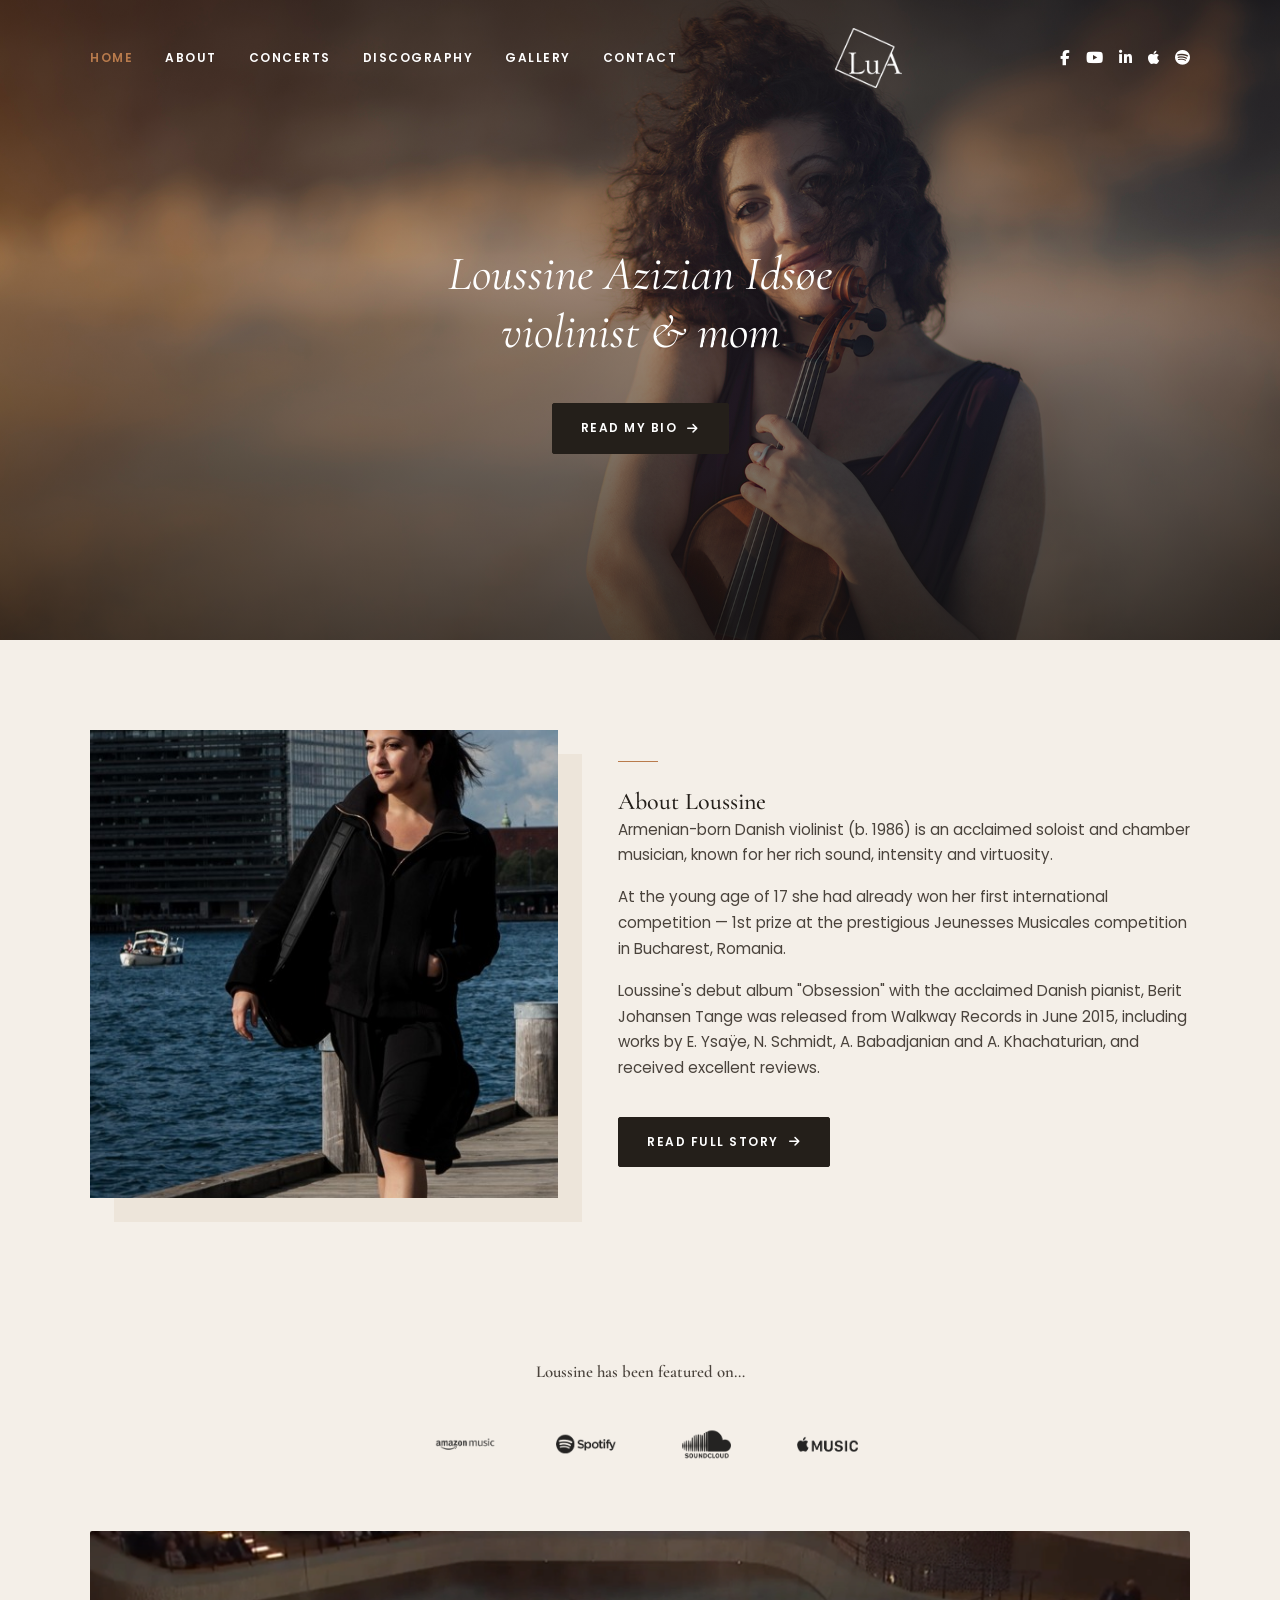
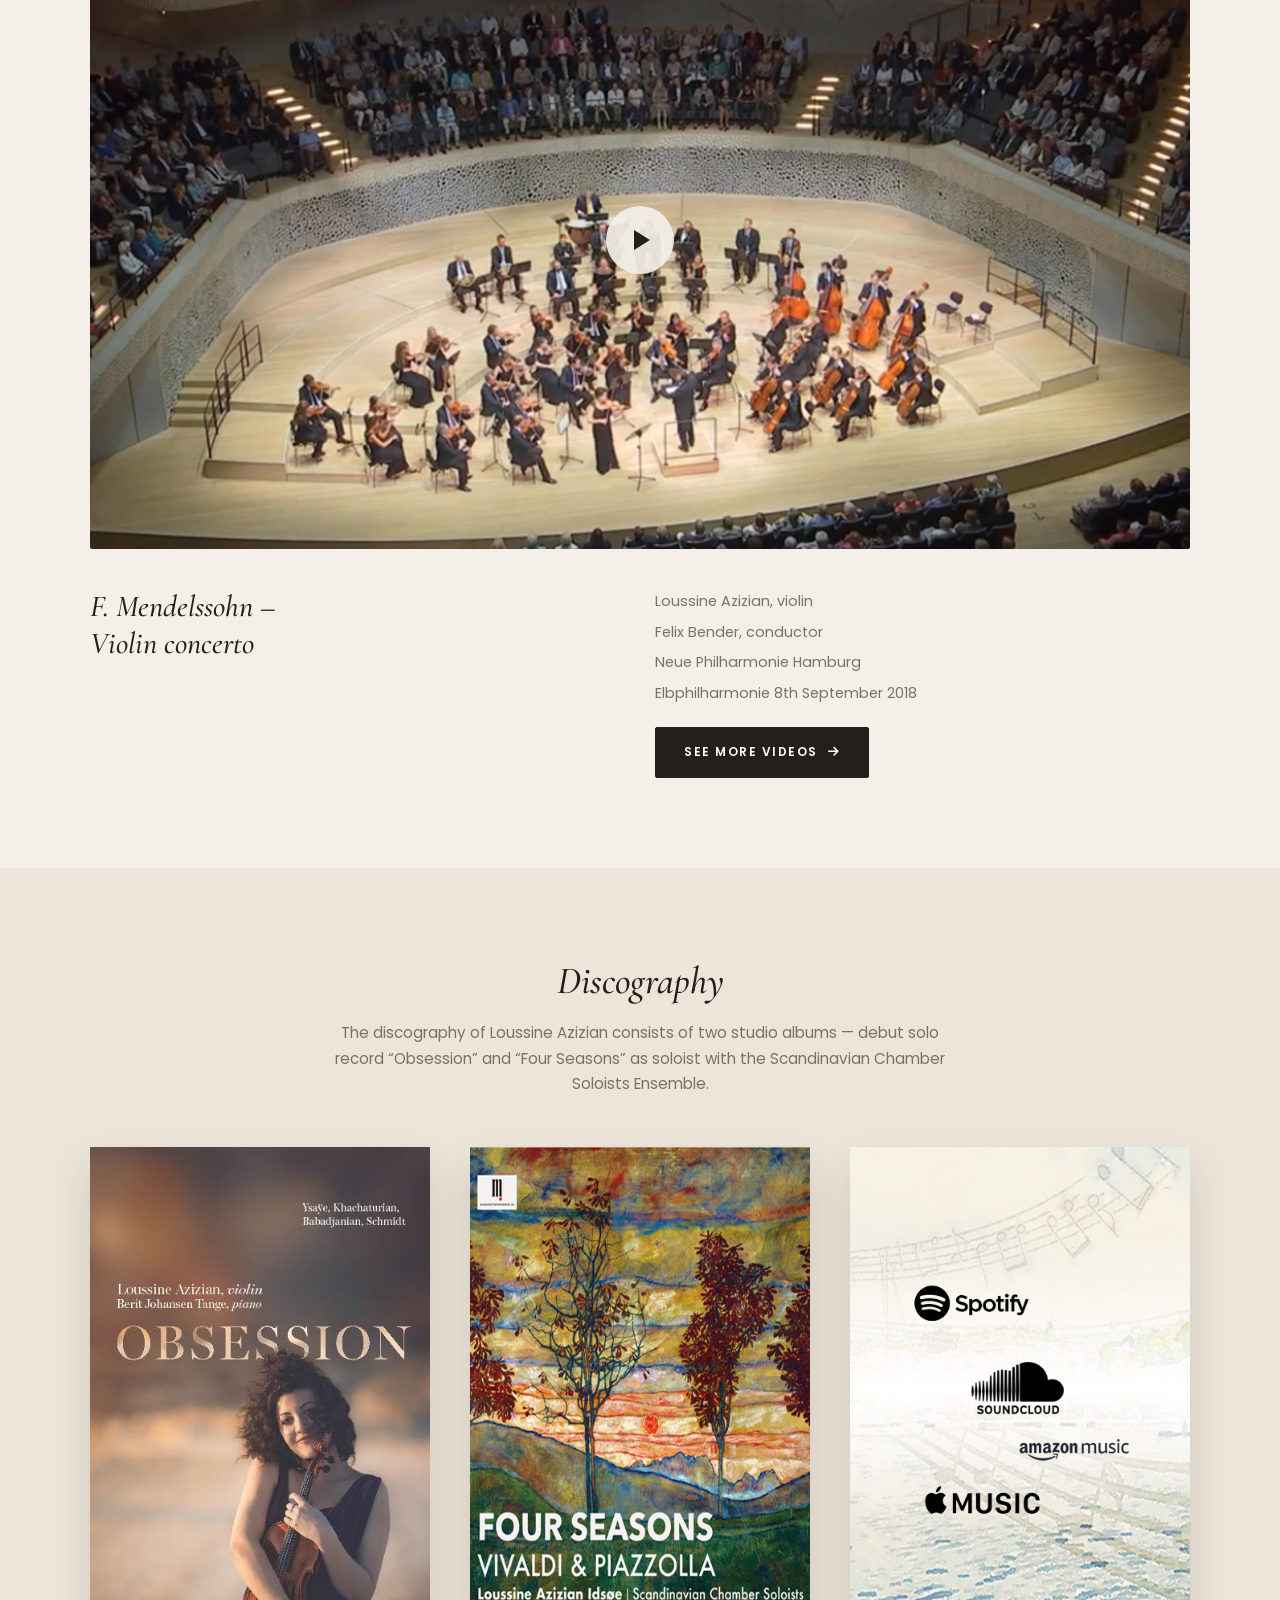
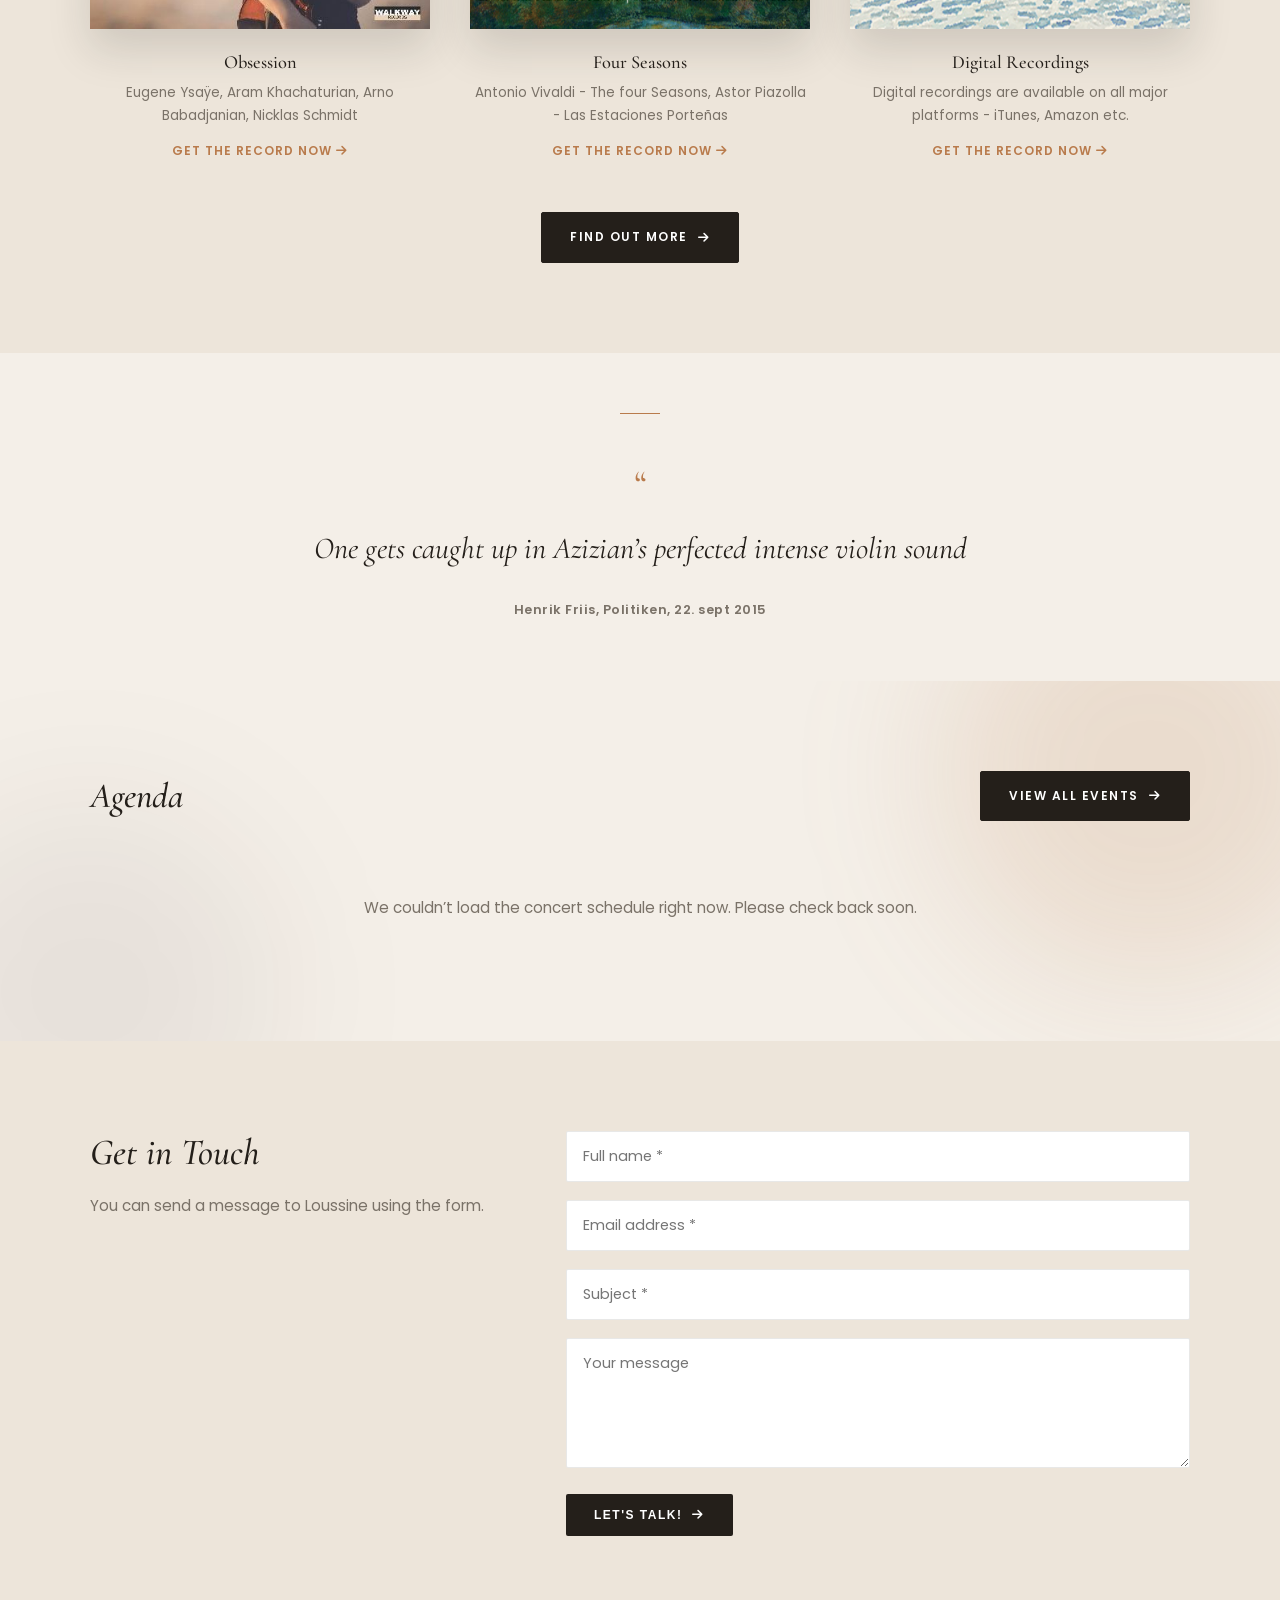
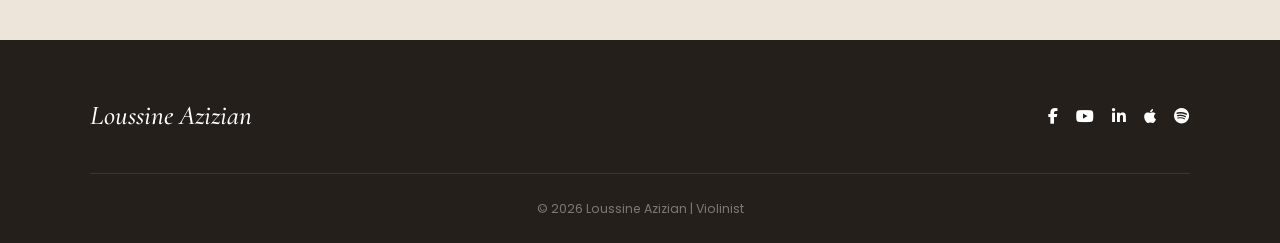
==== commit 05cc59ab: "Wire homepage Agenda preview to the live Google Sheets API Replace the 3 hardcoded agenda cards on i" ====
--- a/index.html
+++ b/index.html
@@ -37,11 +37,11 @@
       </a>
 
       <div class="nav-social">
-        <a href="#" aria-label="Facebook"><i class="fab fa-facebook-f"></i></a>
-        <a href="#" aria-label="YouTube"><i class="fab fa-youtube"></i></a>
-        <a href="#" aria-label="LinkedIn"><i class="fab fa-linkedin-in"></i></a>
-        <a href="#" aria-label="Apple Music"><i class="fab fa-apple"></i></a>
-        <a href="#" aria-label="Spotify"><i class="fab fa-spotify"></i></a>
+        <a href="https://www.facebook.com/lucy.azizian.1" target="_blank" rel="noopener" aria-label="Facebook"><i class="fab fa-facebook-f"></i></a>
+        <a href="https://www.youtube.com/user/eshuciun" target="_blank" rel="noopener" aria-label="YouTube"><i class="fab fa-youtube"></i></a>
+        <a href="https://www.linkedin.com/in/lucy-azizian-929222161" target="_blank" rel="noopener" aria-label="LinkedIn"><i class="fab fa-linkedin-in"></i></a>
+        <a href="https://music.apple.com/dk/artist/loussine-azizian/733788300?l=da" target="_blank" rel="noopener" aria-label="Apple Music"><i class="fab fa-apple"></i></a>
+        <a href="https://open.spotify.com/album/0ar8WJOuBbBLmjjsW2YjvR" target="_blank" rel="noopener" aria-label="Spotify"><i class="fab fa-spotify"></i></a>
       </div>
 
       <button class="nav-toggle" aria-label="Toggle menu">
@@ -169,46 +169,7 @@
         <a href="concerts.html" class="btn">View all events <i class="fas fa-arrow-right"></i></a>
       </div>
 
-      <div class="agenda-grid">
-        <article class="agenda-card">
-          <div class="agenda-card-media">
-            <img src="images/agenda-card.png" alt="Violin recital">
-            <span class="agenda-badge">27 Apr</span>
-          </div>
-          <div class="agenda-card-body">
-            <p class="agenda-date">4 pm &middot; Egli Kirke, Denmark</p>
-            <h3>Violin recital</h3>
-            <p>Violin sonatas</p>
-            <a href="concerts.html" class="link-arrow">Read more <i class="fas fa-arrow-right"></i></a>
-          </div>
-        </article>
-
-        <article class="agenda-card">
-          <div class="agenda-card-media">
-            <img src="images/agenda-card.png" alt="Franck and Prokofiev recital">
-            <span class="agenda-badge">11 Jul</span>
-          </div>
-          <div class="agenda-card-body">
-            <p class="agenda-date">8 pm &middot; Sct Nikolai Kirke, Nørre</p>
-            <h3>Franck and Prokofiev</h3>
-            <p>C.Franck and S.Prokofiev with Mads Damlund</p>
-            <a href="concerts.html" class="link-arrow">Read more <i class="fas fa-arrow-right"></i></a>
-          </div>
-        </article>
-
-        <article class="agenda-card">
-          <div class="agenda-card-media">
-            <img src="images/agenda-card.png" alt="Violin recital">
-            <span class="agenda-badge">4 Nov</span>
-          </div>
-          <div class="agenda-card-body">
-            <p class="agenda-date">7 pm &middot; Redding Sognekirke</p>
-            <h3>Violin recital</h3>
-            <p>Violin sonatas</p>
-            <a href="concerts.html" class="link-arrow">Read more <i class="fas fa-arrow-right"></i></a>
-          </div>
-        </article>
-      </div>
+      <div id="concert-schedule" class="agenda-grid">Loading concert dates&hellip;</div>
     </div>
   </section>
 
@@ -245,11 +206,11 @@
       <div class="footer-top">
         <h2>Loussine Azizian</h2>
         <div class="footer-social">
-          <a href="#" aria-label="Facebook"><i class="fab fa-facebook-f"></i></a>
-          <a href="#" aria-label="YouTube"><i class="fab fa-youtube"></i></a>
-          <a href="#" aria-label="LinkedIn"><i class="fab fa-linkedin-in"></i></a>
-          <a href="#" aria-label="Apple Music"><i class="fab fa-apple"></i></a>
-          <a href="#" aria-label="Spotify"><i class="fab fa-spotify"></i></a>
+          <a href="https://www.facebook.com/lucy.azizian.1" target="_blank" rel="noopener" aria-label="Facebook"><i class="fab fa-facebook-f"></i></a>
+          <a href="https://www.youtube.com/user/eshuciun" target="_blank" rel="noopener" aria-label="YouTube"><i class="fab fa-youtube"></i></a>
+          <a href="https://www.linkedin.com/in/lucy-azizian-929222161" target="_blank" rel="noopener" aria-label="LinkedIn"><i class="fab fa-linkedin-in"></i></a>
+          <a href="https://music.apple.com/dk/artist/loussine-azizian/733788300?l=da" target="_blank" rel="noopener" aria-label="Apple Music"><i class="fab fa-apple"></i></a>
+          <a href="https://open.spotify.com/album/0ar8WJOuBbBLmjjsW2YjvR" target="_blank" rel="noopener" aria-label="Spotify"><i class="fab fa-spotify"></i></a>
         </div>
       </div>
       <div class="footer-bottom">
@@ -259,6 +220,8 @@
   </footer>
 
   <script src="js/script.js"></script>
+  <script src="js/home-agenda.js"></script>
+  <script src="js/forms.js"></script>
 </body>
 
 </html>
--- a/css/style.css
+++ b/css/style.css
@@ -282,6 +282,10 @@
   margin: 14px auto 0;
 }
 
+.page-hero-bold h1 {
+  font-weight: 700;
+}
+
 /* --------------------------------------------------------------------
    About / intro section
    -------------------------------------------------------------------- */
@@ -667,6 +671,177 @@
   padding-top: 16px;
 }
 
+.agenda-card .concert-title {
+  color: var(--color-accent);
+}
+
+.agenda-card .concert-subtitle {
+  font-size: 0.82rem;
+  font-style: italic;
+  margin-bottom: 6px;
+}
+
+.agenda-card .program-label {
+  font-size: 0.78rem;
+  font-weight: 600;
+  letter-spacing: 0.5px;
+  text-transform: uppercase;
+  color: var(--color-dark);
+  margin-top: 10px;
+  margin-bottom: 6px;
+}
+
+.agenda-card .program-list {
+  list-style: none;
+  margin: 0 0 6px;
+  padding: 0;
+}
+
+.agenda-card .program-list li {
+  font-size: 0.85rem;
+  color: var(--color-text-light);
+  line-height: 1.5;
+}
+
+.agenda-grid .agenda-empty,
+.agenda-grid .agenda-error {
+  grid-column: 1 / -1;
+  text-align: center;
+  color: var(--color-text-light);
+  font-size: 0.95rem;
+  padding: 30px 0;
+}
+
+/* --------------------------------------------------------------------
+   Featured album
+   -------------------------------------------------------------------- */
+.section-label {
+  display: block;
+  color: var(--color-accent);
+  font-size: 0.75rem;
+  font-weight: 600;
+  letter-spacing: 1.5px;
+  text-transform: uppercase;
+  margin-bottom: 10px;
+}
+
+.featured-title {
+  font-size: 2.2rem;
+  font-style: italic;
+  margin-bottom: 18px;
+}
+
+.works-list {
+  list-style: none;
+  margin: 8px 0 26px;
+}
+
+.works-list li {
+  position: relative;
+  padding-left: 22px;
+  margin-bottom: 8px;
+  font-size: 0.9rem;
+  color: var(--color-text);
+}
+
+.works-list li::before {
+  content: "";
+  position: absolute;
+  left: 0;
+  top: 0.55em;
+  width: 7px;
+  height: 7px;
+  border-radius: 50%;
+  background: var(--color-accent);
+}
+
+/* --------------------------------------------------------------------
+   Contact hero (contact.html)
+   -------------------------------------------------------------------- */
+.contact-hero {
+  background-color: var(--color-dark);
+  padding: 170px 0 100px;
+}
+
+.contact-hero-grid {
+  display: grid;
+  grid-template-columns: 1fr 1fr;
+  gap: 60px;
+  align-items: start;
+}
+
+.contact-hero-copy h1 {
+  color: var(--color-white);
+  font-size: 3rem;
+  font-weight: 700;
+  font-style: normal;
+  margin-bottom: 22px;
+}
+
+.contact-hero-copy > p {
+  color: rgba(255, 255, 255, 0.75);
+  font-size: 1rem;
+  margin-bottom: 36px;
+}
+
+.contact-hero-copy > p strong {
+  color: var(--color-white);
+  font-weight: 600;
+}
+
+.contact-method {
+  display: flex;
+  align-items: center;
+  gap: 18px;
+  padding: 24px 0;
+  border-bottom: 1px solid rgba(255, 255, 255, 0.12);
+}
+
+.contact-method:last-of-type {
+  border-bottom: none;
+}
+
+.contact-icon {
+  width: 44px;
+  height: 44px;
+  border-radius: 50%;
+  background: rgba(255, 255, 255, 0.08);
+  display: flex;
+  align-items: center;
+  justify-content: center;
+  color: var(--color-white);
+  font-size: 1rem;
+  flex-shrink: 0;
+}
+
+.contact-label {
+  font-size: 0.78rem;
+  text-transform: uppercase;
+  letter-spacing: 1px;
+  color: rgba(255, 255, 255, 0.55);
+  margin-bottom: 4px;
+}
+
+.contact-value {
+  font-size: 1.1rem;
+  font-weight: 600;
+  color: var(--color-white);
+}
+
+.contact-map {
+  border-radius: var(--radius);
+  overflow: hidden;
+  aspect-ratio: 4 / 3;
+  box-shadow: 0 20px 40px rgba(0, 0, 0, 0.25);
+}
+
+.contact-map iframe {
+  width: 100%;
+  height: 100%;
+  display: block;
+  border: 0;
+}
+
 /* --------------------------------------------------------------------
    Contact
    -------------------------------------------------------------------- */
@@ -726,6 +901,14 @@
   font-size: 0.85rem;
 }
 
+.form-status-success {
+  color: var(--color-accent-dark);
+}
+
+.form-status-error {
+  color: #b3423a;
+}
+
 /* --------------------------------------------------------------------
    Footer
    -------------------------------------------------------------------- */
@@ -808,19 +991,201 @@
 }
 
 /* --------------------------------------------------------------------
+   Gallery page — video rows
+   -------------------------------------------------------------------- */
+.gallery-video-row {
+  display: grid;
+  grid-template-columns: 340px 1fr;
+  gap: 40px;
+  align-items: center;
+}
+
+.gallery-video-row + .gallery-video-row {
+  margin-top: 50px;
+}
+
+.gallery-video-row .video-frame {
+  margin-bottom: 0;
+}
+
+.gallery-video-meta .eyebrow {
+  margin-bottom: 14px;
+}
+
+.gallery-video-title {
+  font-weight: 600;
+  color: var(--color-dark);
+  font-size: 0.95rem;
+  margin-bottom: 8px;
+}
+
+.gallery-video-meta p {
+  font-size: 0.88rem;
+  color: var(--color-text-light);
+  margin-bottom: 6px;
+}
+
+/* --------------------------------------------------------------------
+   Gallery page — 3D image carousel
+   -------------------------------------------------------------------- */
+.gallery-carousel {
+  position: relative;
+  max-width: 900px;
+  margin: 0 auto;
+  height: 320px;
+  perspective: 1400px;
+}
+
+.gallery-track {
+  position: relative;
+  width: 100%;
+  height: 100%;
+  transform-style: preserve-3d;
+}
+
+.gallery-slide {
+  position: absolute;
+  top: 50%;
+  left: 50%;
+  width: 300px;
+  height: 220px;
+  margin: -110px 0 0 -150px;
+  border: none;
+  padding: 0;
+  border-radius: 12px;
+  overflow: hidden;
+  cursor: pointer;
+  background: var(--color-bg-alt);
+  box-shadow: 0 20px 45px rgba(36, 31, 26, 0.25);
+  transition: transform 0.5s ease, opacity 0.5s ease;
+}
+
+.gallery-slide img {
+  width: 100%;
+  height: 100%;
+  object-fit: cover;
+  display: block;
+}
+
+.gallery-arrow {
+  position: absolute;
+  top: 50%;
+  transform: translateY(-50%);
+  width: 46px;
+  height: 46px;
+  border-radius: 50%;
+  background: var(--color-white);
+  border: 1px solid var(--color-border);
+  color: var(--color-dark);
+  display: flex;
+  align-items: center;
+  justify-content: center;
+  cursor: pointer;
+  z-index: 20;
+  transition: background var(--transition), color var(--transition);
+  box-shadow: 0 6px 16px rgba(36, 31, 26, 0.12);
+}
+
+.gallery-arrow:hover {
+  background: var(--color-dark);
+  color: var(--color-white);
+}
+
+.gallery-arrow-prev {
+  left: 0;
+}
+
+.gallery-arrow-next {
+  right: 0;
+}
+
+.gallery-dots {
+  display: flex;
+  justify-content: center;
+  gap: 8px;
+  margin-top: 30px;
+}
+
+.gallery-dot {
+  width: 8px;
+  height: 8px;
+  border-radius: 50%;
+  background: var(--color-border);
+  border: none;
+  padding: 0;
+  cursor: pointer;
+  transition: background var(--transition), transform var(--transition);
+}
+
+.gallery-dot.is-active {
+  background: var(--color-accent);
+  transform: scale(1.3);
+}
+
+/* --------------------------------------------------------------------
+   Gallery page — lightbox
+   -------------------------------------------------------------------- */
+.gallery-lightbox {
+  position: fixed;
+  inset: 0;
+  background: rgba(20, 16, 12, 0.92);
+  display: flex;
+  align-items: center;
+  justify-content: center;
+  z-index: 1000;
+  opacity: 0;
+  visibility: hidden;
+  transition: opacity var(--transition);
+  padding: 40px;
+}
+
+.gallery-lightbox.is-open {
+  opacity: 1;
+  visibility: visible;
+}
+
+.gallery-lightbox img {
+  max-width: 90vw;
+  max-height: 85vh;
+  border-radius: 6px;
+  box-shadow: 0 30px 70px rgba(0, 0, 0, 0.5);
+}
+
+.gallery-lightbox-close {
+  position: absolute;
+  top: 28px;
+  right: 36px;
+  background: none;
+  border: none;
+  color: var(--color-white);
+  font-size: 2.4rem;
+  line-height: 1;
+  cursor: pointer;
+}
+
+/* --------------------------------------------------------------------
    Responsive
    -------------------------------------------------------------------- */
 @media (max-width: 900px) {
   .about-grid,
   .contact-grid,
+  .contact-hero-grid,
   .video-info {
     grid-template-columns: 1fr;
+  }
+
+  .contact-hero-copy h1 {
+    font-size: 2.3rem;
   }
 
   .discography-grid,
   .agenda-grid,
   .gallery-grid {
     grid-template-columns: repeat(2, 1fr);
+  }
+
+  .gallery-video-row {
+    grid-template-columns: 1fr;
   }
 
   .hero-content h1 { font-size: 2.2rem; }
@@ -871,4 +1236,19 @@
   }
 
   .hero-content h1 { font-size: 1.7rem; }
-}
+
+  .gallery-carousel {
+    height: 240px;
+  }
+
+  .gallery-slide {
+    width: 220px;
+    height: 160px;
+    margin: -80px 0 0 -110px;
+  }
+
+  .gallery-arrow {
+    width: 38px;
+    height: 38px;
+  }
+}
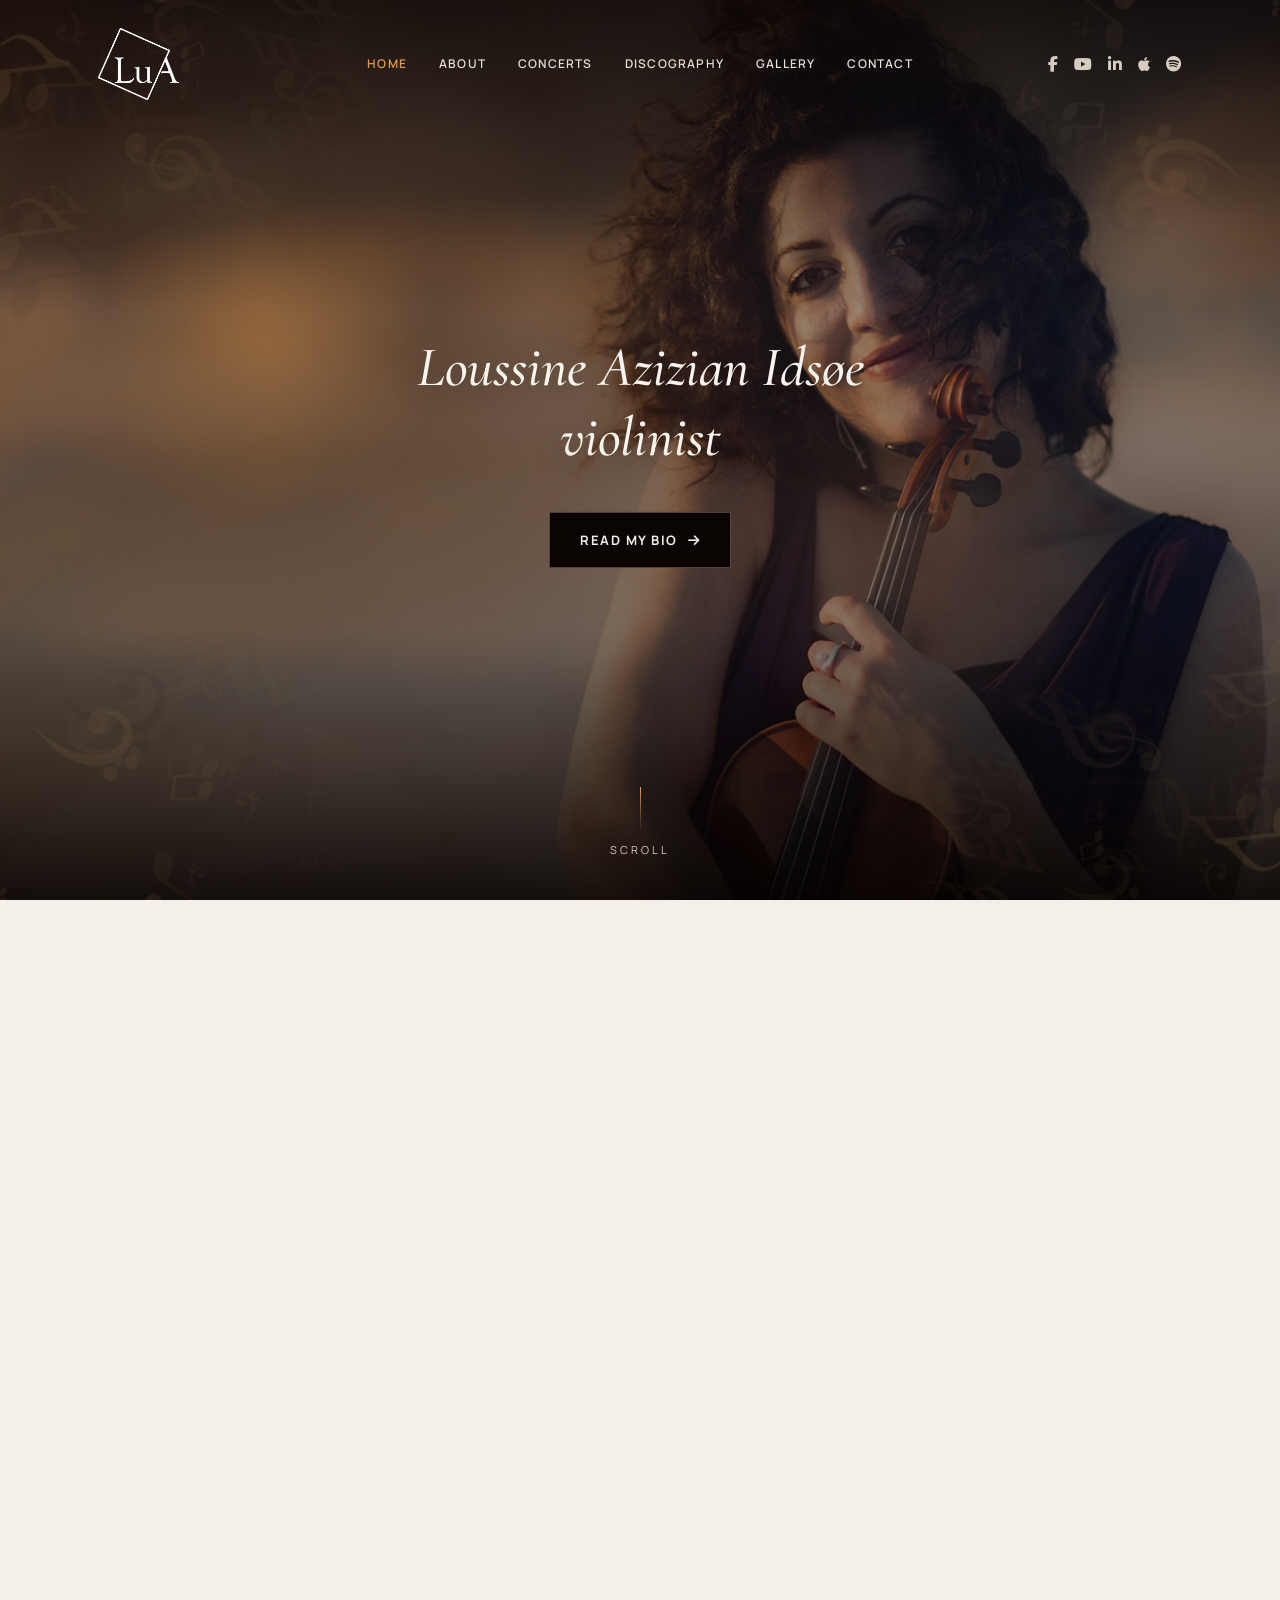
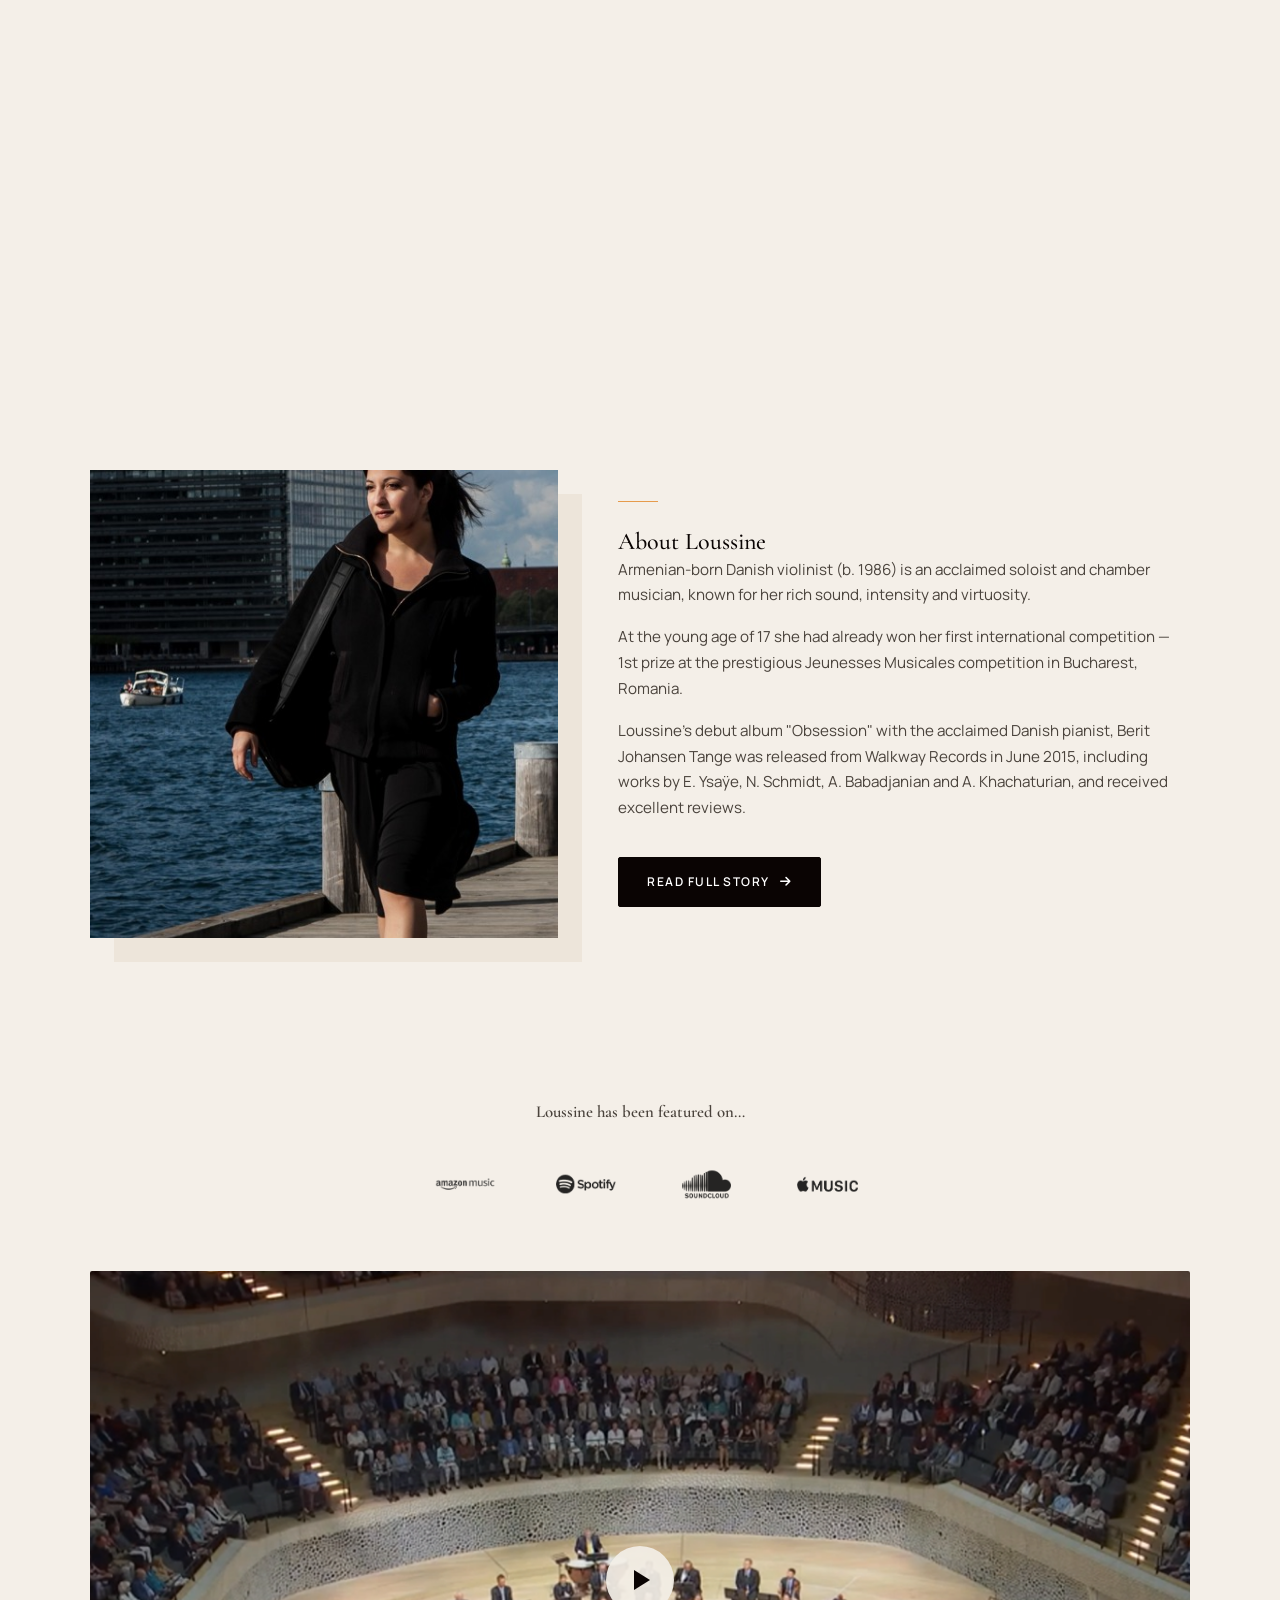
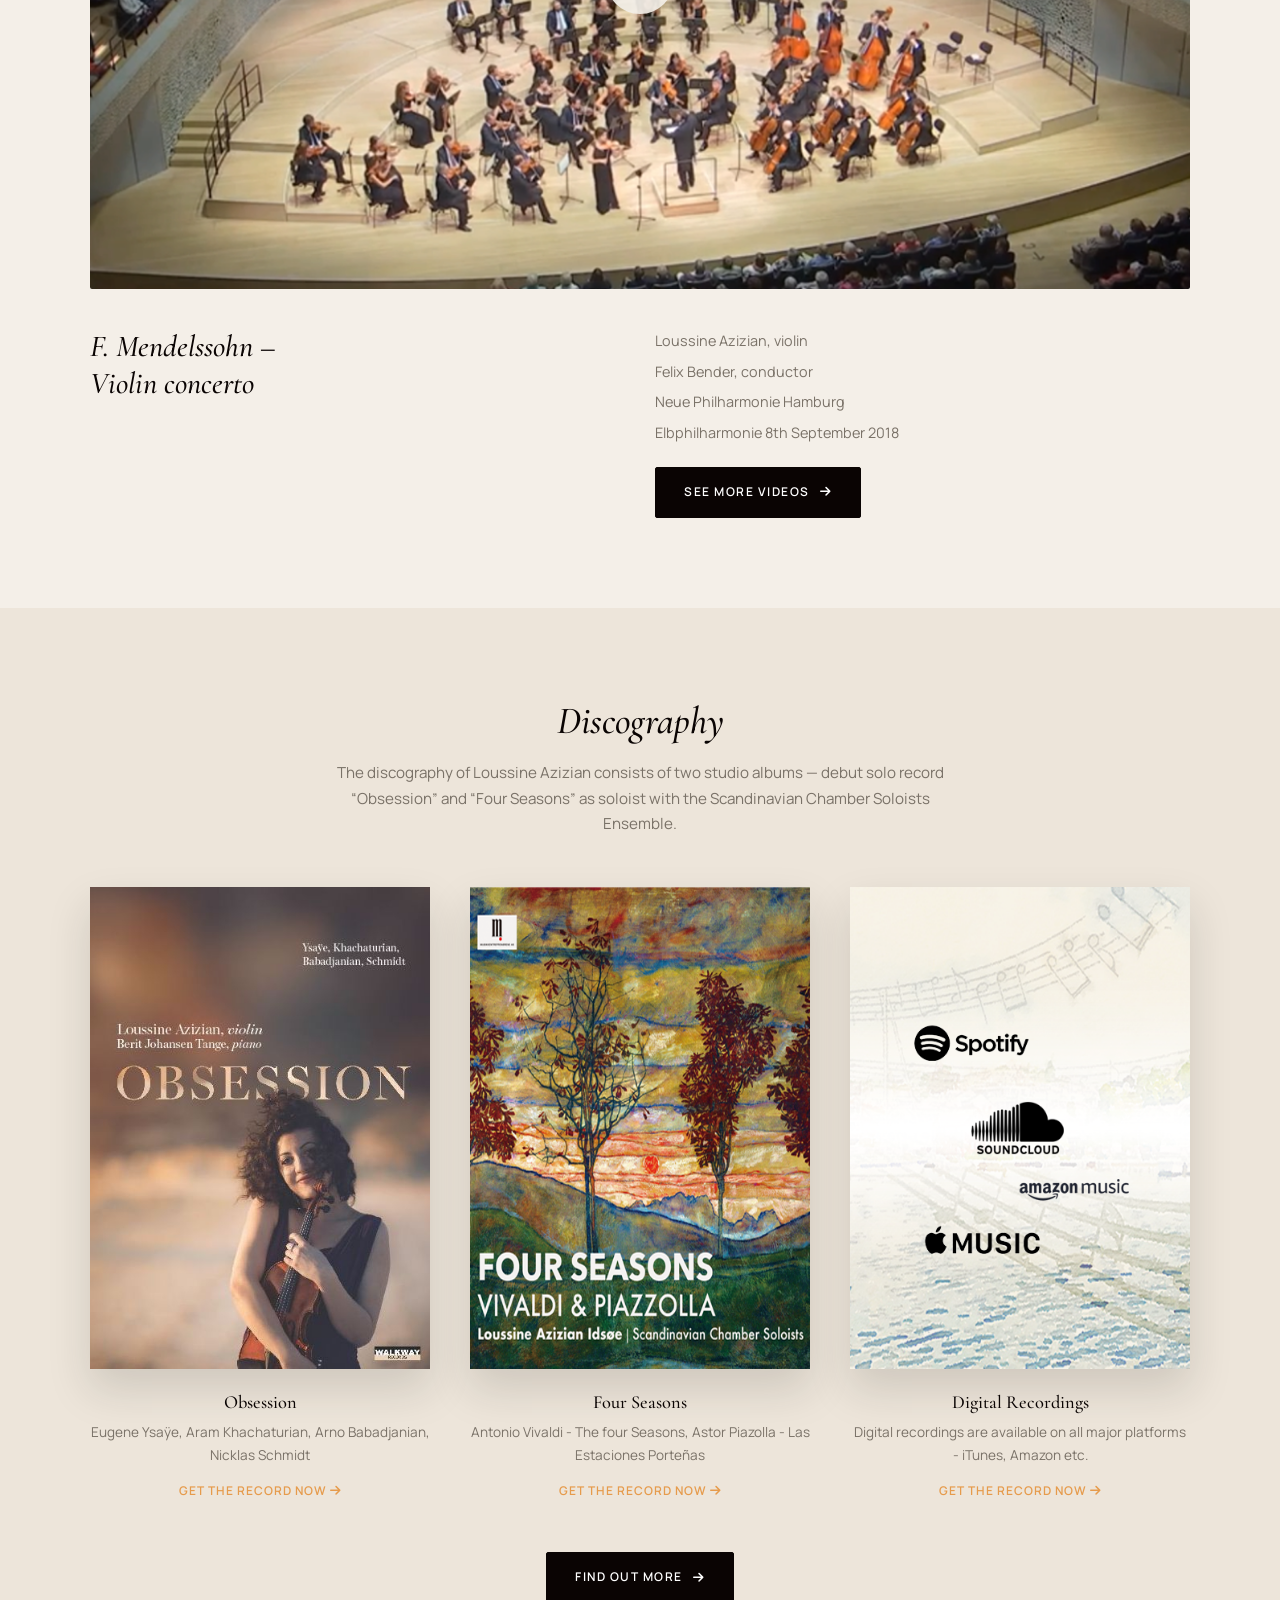
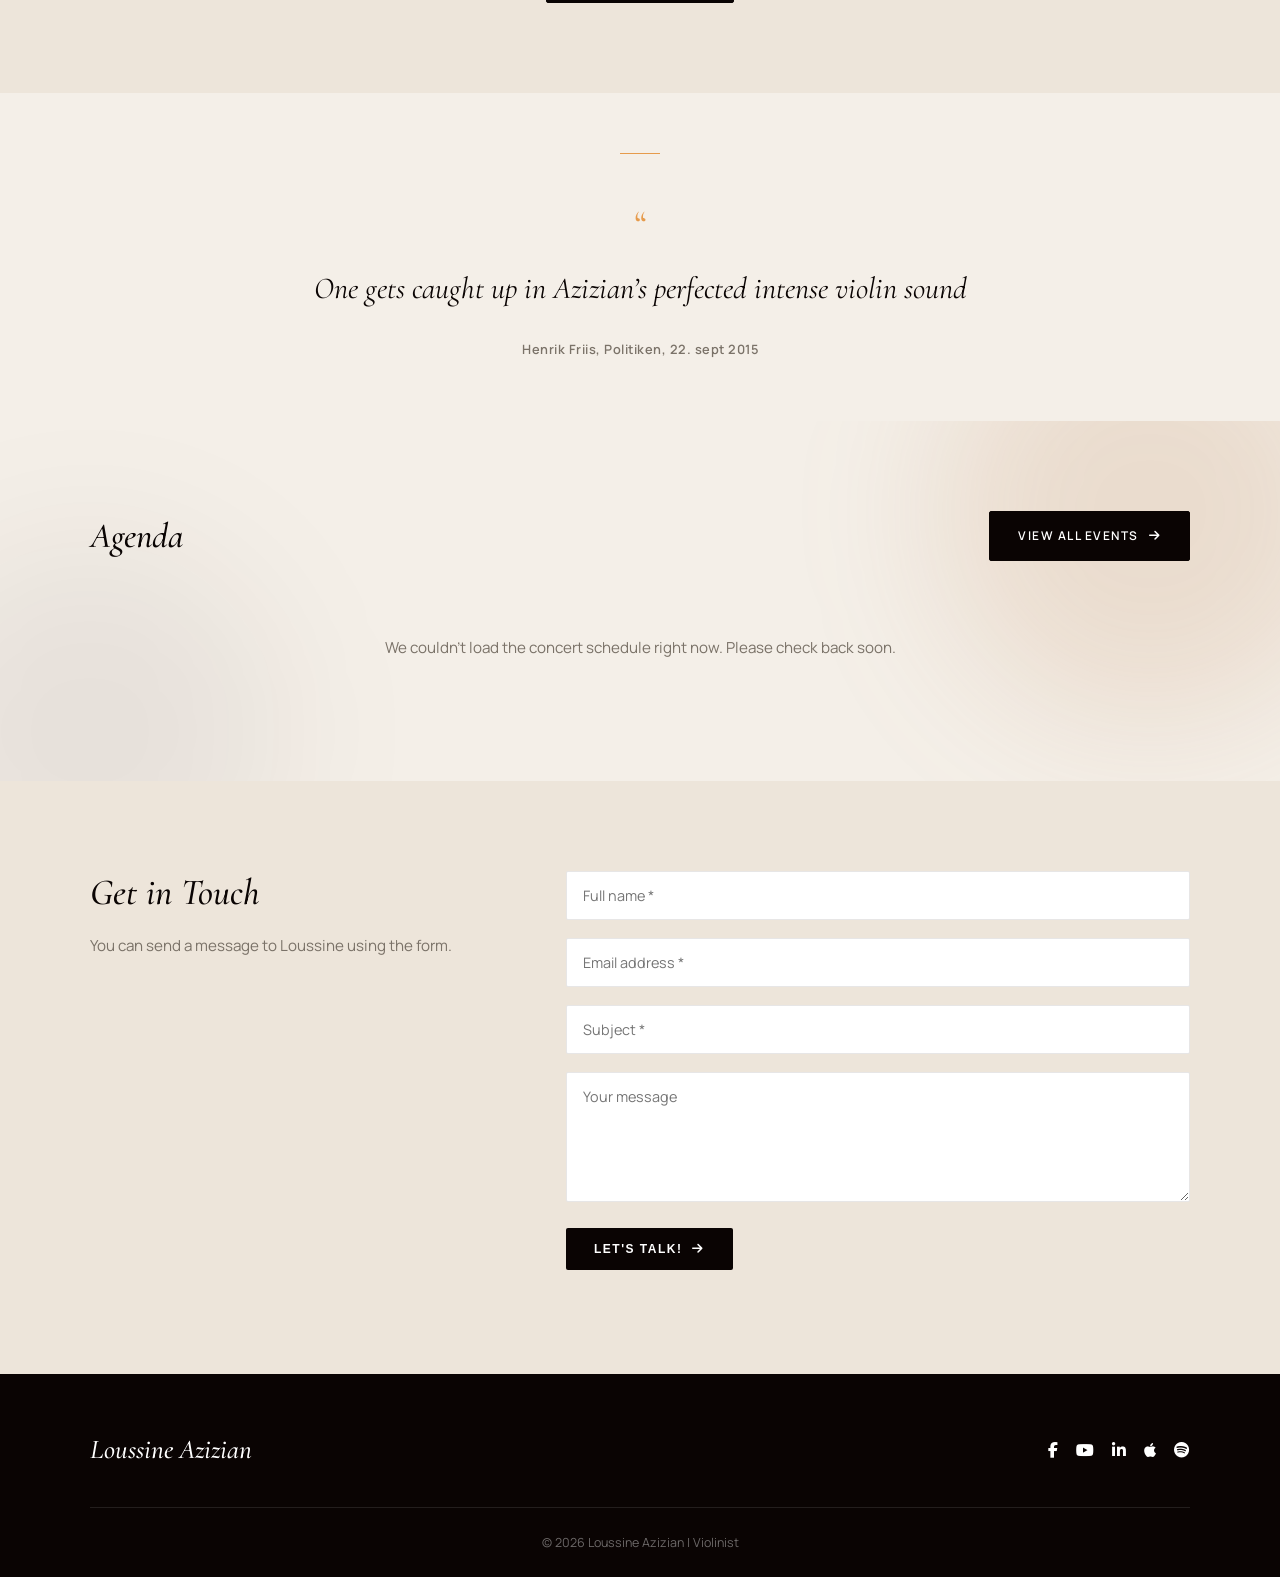
==== commit 3ea237b2: "Add scroll-driven parallax hero to the homepage and roll out the new header/type design site-wide Po" ====
--- a/index.html
+++ b/index.html
@@ -11,7 +11,7 @@
   <link rel="preconnect" href="https://fonts.googleapis.com">
   <link rel="preconnect" href="https://fonts.gstatic.com" crossorigin>
   <link
-    href="https://fonts.googleapis.com/css2?family=Cormorant+Garamond:ital,wght@0,500;1,500;1,600&family=Poppins:wght@400;500;600&display=swap"
+    href="https://fonts.googleapis.com/css2?family=Cormorant+Garamond:ital,wght@0,400;0,500;0,700;1,400;1,500;1,600&family=Manrope:wght@400;500;600;700&display=swap"
     rel="stylesheet">
   <link rel="stylesheet" href="https://cdnjs.cloudflare.com/ajax/libs/font-awesome/6.5.1/css/all.min.css">
 
@@ -23,6 +23,10 @@
   <!-- ============ HEADER ============ -->
   <header class="site-header">
     <div class="container header-inner">
+      <a href="index.html" class="site-logo">
+        <img src="images/logo.png" alt="Loussine Azizian logo">
+      </a>
+
       <nav class="nav-primary">
         <a href="index.html" class="is-active">Home</a>
         <a href="about.html">About</a>
@@ -32,10 +36,6 @@
         <a href="contact.html">Contact</a>
       </nav>
 
-      <a href="index.html" class="site-logo">
-        <img src="images/logo.png" alt="Loussine Azizian logo">
-      </a>
-
       <div class="nav-social">
         <a href="https://www.facebook.com/lucy.azizian.1" target="_blank" rel="noopener" aria-label="Facebook"><i class="fab fa-facebook-f"></i></a>
         <a href="https://www.youtube.com/user/eshuciun" target="_blank" rel="noopener" aria-label="YouTube"><i class="fab fa-youtube"></i></a>
@@ -50,11 +50,55 @@
     </div>
   </header>
 
-  <!-- ============ HERO ============ -->
-  <section class="hero" style="background-image:url('images/hero-header.jpg');">
-    <div class="hero-content container">
-      <h1>Loussine Azizian Idsøe<span class="line2">violinist &amp; mom</span></h1>
-      <a href="about.html" class="btn">Read my bio <i class="fas fa-arrow-right"></i></a>
+  <!-- ============ HERO (scroll-driven parallax) ============ -->
+  <section class="hero-parallax-track" id="heroParallaxTrack">
+    <div class="hero-parallax-stage">
+
+      <div class="hero-parallax-bg" id="heroParallaxBg">
+        <img src="images/hero-header.jpg" alt="Loussine Azizian Idsøe, violinist">
+      </div>
+
+      <div class="hero-parallax-wash" id="heroParallaxWash"></div>
+      <div class="hero-parallax-dim" id="heroParallaxDim"></div>
+      <div class="hero-parallax-glow" id="heroParallaxGlow"></div>
+
+      <div class="hero-parallax-corner hero-parallax-corner--tl" id="heroParallaxCornerTl">
+        <img src="images/corner-top-left-dark.png" alt="" loading="lazy" decoding="async">
+        <img src="images/corner-top-left.png" alt="" loading="lazy" decoding="async">
+        <img src="images/corner-top-left.png" alt="" loading="lazy" decoding="async">
+      </div>
+      <div class="hero-parallax-corner hero-parallax-corner--tr" id="heroParallaxCornerTr">
+        <img src="images/corner-top-right-dark.png" alt="" loading="lazy" decoding="async">
+        <img src="images/corner-top-right.png" alt="" loading="lazy" decoding="async">
+        <img src="images/corner-top-right.png" alt="" loading="lazy" decoding="async">
+      </div>
+      <div class="hero-parallax-corner hero-parallax-corner--bl" id="heroParallaxCornerBl">
+        <img src="images/corner-bottom-left-dark.png" alt="" loading="lazy" decoding="async">
+        <img src="images/corner-bottom-left.png" alt="" loading="lazy" decoding="async">
+        <img src="images/corner-bottom-left.png" alt="" loading="lazy" decoding="async">
+      </div>
+      <div class="hero-parallax-corner hero-parallax-corner--br" id="heroParallaxCornerBr">
+        <img src="images/corner-bottom-right-dark.png" alt="" loading="lazy" decoding="async">
+        <img src="images/corner-bottom-right.png" alt="" loading="lazy" decoding="async">
+        <img src="images/corner-bottom-right.png" alt="" loading="lazy" decoding="async">
+      </div>
+
+      <div class="hero-parallax-text">
+        <div class="hero-parallax-title" id="heroParallaxTitle">
+          <h1>Loussine Azizian Idsøe<br>violinist</h1>
+          <a href="about.html" class="hero-parallax-cta">Read my bio <i class="fas fa-arrow-right"></i></a>
+        </div>
+        <div class="hero-parallax-quote" id="heroParallaxQuote">
+          <p>&ldquo;One gets caught up in Azizian&rsquo;s perfected intense violin sound&rdquo;</p>
+          <cite>Henrik Friis, Politiken</cite>
+        </div>
+      </div>
+
+      <div class="hero-parallax-scrollcue" id="heroParallaxScrollcue">
+        <div class="hero-parallax-scrollcue-line"></div>
+        <span>SCROLL</span>
+      </div>
+
     </div>
   </section>
 
@@ -220,6 +264,7 @@
   </footer>
 
   <script src="js/script.js"></script>
+  <script src="js/hero-parallax.js"></script>
   <script src="js/home-agenda.js"></script>
   <script src="js/forms.js"></script>
 </body>
--- a/css/style.css
+++ b/css/style.css
@@ -6,18 +6,18 @@
   /* Colors */
   --color-bg: #f4efe8;
   --color-bg-alt: #ede5da;
-  --color-dark: #241f1a;
+  --color-dark: oklch(0.12 0.015 45);
   --color-dark-soft: #3a332c;
-  --color-accent: #b97b4c;
-  --color-accent-dark: #8c5a34;
+  --color-accent: oklch(0.75 0.13 65);
+  --color-accent-dark: oklch(0.6 0.1 60);
   --color-text: #4a433c;
   --color-text-light: #7a7268;
   --color-white: #ffffff;
-  --color-border: rgba(36, 31, 26, 0.1);
+  --color-border: rgba(26, 18, 11, 0.1);
 
   /* Type */
   --font-serif: 'Cormorant Garamond', Georgia, serif;
-  --font-sans: 'Poppins', 'Helvetica Neue', Arial, sans-serif;
+  --font-sans: 'Manrope', 'Helvetica Neue', Arial, sans-serif;
 
   /* Layout */
   --max-width: 1180px;
@@ -144,37 +144,49 @@
    Header / Navigation
    -------------------------------------------------------------------- */
 .site-header {
-  position: absolute;
+  --nav-progress: 0;
+  position: fixed;
   top: 0;
   left: 0;
   right: 0;
   z-index: 100;
-  padding: 28px 0;
-}
-
-.site-header.is-solid {
-  position: fixed;
-  background: rgba(36, 31, 26, 0.95);
-  padding: 16px 0;
-  box-shadow: 0 2px 12px rgba(0,0,0,0.15);
-  transition: background var(--transition), padding var(--transition);
+  padding: calc(28px - 14px * var(--nav-progress)) 0;
+  background: oklch(0.1 0.015 45 / calc(var(--nav-progress) * 0.92));
+  box-shadow: 0 8px 30px oklch(0 0 0 / calc(var(--nav-progress) * 0.3));
+  backdrop-filter: blur(calc(var(--nav-progress) * 10px));
+  -webkit-backdrop-filter: blur(calc(var(--nav-progress) * 10px));
+}
+
+.site-header .container {
+  padding-left: clamp(16px, 4vw, 48px);
+  padding-right: clamp(16px, 4vw, 48px);
 }
 
 .header-inner {
-  display: flex;
-  align-items: center;
-  justify-content: space-between;
+  display: grid;
+  grid-template-columns: 1fr auto 1fr;
+  align-items: center;
+  gap: 16px;
 }
 
 .nav-primary {
+  grid-column: 2;
+  justify-self: center;
   display: flex;
   gap: 32px;
+  flex-wrap: wrap;
+  justify-content: center;
+}
+
+.site-logo {
+  grid-column: 1;
+  justify-self: start;
 }
 
 .nav-primary a {
-  color: var(--color-white);
+  color: oklch(0.9 0.015 75);
   font-size: 0.75rem;
-  letter-spacing: 1.5px;
+  letter-spacing: 1.2px;
   text-transform: uppercase;
   font-weight: 600;
   transition: color var(--transition);
@@ -186,19 +198,22 @@
 }
 
 .site-logo img {
-  height: 60px;
+  height: 72px;
   width: auto;
 }
 
 .nav-social {
+  grid-column: 3;
+  justify-self: end;
   display: flex;
   gap: 16px;
   align-items: center;
 }
 
 .nav-social a {
-  color: var(--color-white);
-  font-size: 0.95rem;
+  color: oklch(0.85 0.02 75);
+  font-size: 1rem;
+  display: flex;
   transition: color var(--transition);
 }
 
@@ -207,6 +222,8 @@
 }
 
 .nav-toggle {
+  grid-column: 3;
+  justify-self: end;
   display: none;
   flex-direction: column;
   gap: 5px;
@@ -266,6 +283,267 @@
   margin-top: 34px;
 }
 
+/* --------------------------------------------------------------------
+   Homepage hero — scroll-driven parallax
+   -------------------------------------------------------------------- */
+.hero-parallax-track {
+  position: relative;
+  height: 220vh;
+}
+
+.hero-parallax-stage {
+  position: sticky;
+  top: 0;
+  left: 0;
+  width: 100%;
+  height: 100vh;
+  overflow: hidden;
+  background: oklch(0.16 0.02 50);
+}
+
+.hero-parallax-bg {
+  position: absolute;
+  inset: -5%;
+  will-change: transform;
+}
+
+.hero-parallax-bg img {
+  width: 100%;
+  height: 100%;
+  object-fit: cover;
+  filter: brightness(0.72) saturate(1.05);
+}
+
+.hero-parallax-wash {
+  position: absolute;
+  inset: 0;
+  will-change: transform;
+  background:
+    radial-gradient(ellipse 70% 60% at 30% 40%, oklch(0.3 0.05 55 / 0.55), transparent 60%),
+    linear-gradient(180deg, oklch(0.1 0.02 50 / 0.75) 0%, oklch(0.1 0.02 50 / 0.15) 35%, oklch(0.1 0.02 50 / 0.35) 70%, oklch(0.08 0.02 45 / 0.9) 100%);
+}
+
+.hero-parallax-dim {
+  position: absolute;
+  inset: 0;
+  background: oklch(0.05 0.015 45);
+  opacity: 0;
+}
+
+.hero-parallax-glow {
+  position: absolute;
+  inset: 0;
+  pointer-events: none;
+  will-change: transform;
+}
+
+.hero-parallax-glow::before,
+.hero-parallax-glow::after {
+  content: "";
+  position: absolute;
+  border-radius: 50%;
+}
+
+.hero-parallax-glow::before {
+  left: 8%;
+  top: 20%;
+  width: 340px;
+  height: 340px;
+  background: radial-gradient(circle, oklch(0.75 0.13 65 / 0.28), transparent 70%);
+  filter: blur(10px);
+}
+
+.hero-parallax-glow::after {
+  right: 12%;
+  bottom: 15%;
+  width: 420px;
+  height: 420px;
+  background: radial-gradient(circle, oklch(0.7 0.1 60 / 0.2), transparent 70%);
+  filter: blur(14px);
+}
+
+.hero-parallax-corner {
+  position: absolute;
+  width: 46%;
+  height: 64%;
+  pointer-events: none;
+  z-index: 5;
+  will-change: transform;
+}
+
+.hero-parallax-corner img {
+  position: absolute;
+  object-fit: cover;
+  pointer-events: none;
+}
+
+.hero-parallax-corner--tl {
+  left: -10%;
+  top: -10%;
+  transform: rotate(-10deg);
+  transform-origin: top left;
+  -webkit-mask-image: radial-gradient(ellipse 100% 100% at top left, rgba(0,0,0,0.55) 0%, rgba(0,0,0,0.4) 32%, rgba(0,0,0,0.2) 60%, transparent 96%);
+  mask-image: radial-gradient(ellipse 100% 100% at top left, rgba(0,0,0,0.55) 0%, rgba(0,0,0,0.4) 32%, rgba(0,0,0,0.2) 60%, transparent 96%);
+}
+.hero-parallax-corner--tl img:nth-child(1) { left: 0; top: 0; width: 100%; height: 100%; object-position: left top; opacity: 0.55; filter: blur(1px); }
+.hero-parallax-corner--tl img:nth-child(2) { left: 0; top: 0; width: 88%; height: 88%; object-position: left top; opacity: 0.35; }
+.hero-parallax-corner--tl img:nth-child(3) { left: 12%; top: 16%; width: 62%; height: 62%; object-position: left top; opacity: 0.2; transform: rotate(6deg) scale(1.1); }
+
+.hero-parallax-corner--tr {
+  right: -10%;
+  top: -10%;
+  transform: rotate(10deg);
+  transform-origin: top right;
+  -webkit-mask-image: radial-gradient(ellipse 100% 100% at top right, rgba(0,0,0,0.55) 0%, rgba(0,0,0,0.4) 32%, rgba(0,0,0,0.2) 60%, transparent 96%);
+  mask-image: radial-gradient(ellipse 100% 100% at top right, rgba(0,0,0,0.55) 0%, rgba(0,0,0,0.4) 32%, rgba(0,0,0,0.2) 60%, transparent 96%);
+}
+.hero-parallax-corner--tr img:nth-child(1) { right: 0; top: 0; width: 100%; height: 100%; object-position: right top; opacity: 0.55; filter: blur(1px); }
+.hero-parallax-corner--tr img:nth-child(2) { right: 0; top: 0; width: 88%; height: 88%; object-position: right top; opacity: 0.35; }
+.hero-parallax-corner--tr img:nth-child(3) { right: 12%; top: 16%; width: 62%; height: 62%; object-position: right top; opacity: 0.2; transform: rotate(-6deg) scale(1.1); }
+
+.hero-parallax-corner--bl {
+  left: -10%;
+  bottom: -10%;
+  transform: rotate(9deg);
+  transform-origin: bottom left;
+  -webkit-mask-image: radial-gradient(ellipse 100% 100% at bottom left, rgba(0,0,0,0.55) 0%, rgba(0,0,0,0.4) 32%, rgba(0,0,0,0.2) 60%, transparent 96%);
+  mask-image: radial-gradient(ellipse 100% 100% at bottom left, rgba(0,0,0,0.55) 0%, rgba(0,0,0,0.4) 32%, rgba(0,0,0,0.2) 60%, transparent 96%);
+}
+.hero-parallax-corner--bl img:nth-child(1) { left: 0; bottom: 0; width: 100%; height: 100%; object-position: left bottom; opacity: 0.55; filter: blur(1px); }
+.hero-parallax-corner--bl img:nth-child(2) { left: 0; bottom: 0; width: 88%; height: 88%; object-position: left bottom; opacity: 0.35; }
+.hero-parallax-corner--bl img:nth-child(3) { left: 12%; bottom: 16%; width: 62%; height: 62%; object-position: left bottom; opacity: 0.2; transform: rotate(-6deg) scale(1.1); }
+
+.hero-parallax-corner--br {
+  right: -10%;
+  bottom: -10%;
+  transform: rotate(-9deg);
+  transform-origin: bottom right;
+  -webkit-mask-image: radial-gradient(ellipse 100% 100% at bottom right, rgba(0,0,0,0.55) 0%, rgba(0,0,0,0.4) 32%, rgba(0,0,0,0.2) 60%, transparent 96%);
+  mask-image: radial-gradient(ellipse 100% 100% at bottom right, rgba(0,0,0,0.55) 0%, rgba(0,0,0,0.4) 32%, rgba(0,0,0,0.2) 60%, transparent 96%);
+}
+.hero-parallax-corner--br img:nth-child(1) { right: 0; bottom: 0; width: 100%; height: 100%; object-position: right bottom; opacity: 0.55; filter: blur(1px); }
+.hero-parallax-corner--br img:nth-child(2) { right: 0; bottom: 0; width: 88%; height: 88%; object-position: right bottom; opacity: 0.35; }
+.hero-parallax-corner--br img:nth-child(3) { right: 12%; bottom: 16%; width: 62%; height: 62%; object-position: right bottom; opacity: 0.2; transform: rotate(6deg) scale(1.1); }
+
+.hero-parallax-text {
+  position: absolute;
+  inset: 0;
+  display: flex;
+  flex-direction: column;
+  align-items: center;
+  justify-content: center;
+  text-align: center;
+  padding: 0 24px;
+}
+
+.hero-parallax-title,
+.hero-parallax-quote {
+  position: absolute;
+  left: 50%;
+  top: 50%;
+  transform: translate(-50%, -50%);
+  will-change: transform, opacity;
+}
+
+.hero-parallax-title {
+  display: flex;
+  flex-direction: column;
+  align-items: center;
+  max-width: 900px;
+  width: 100%;
+}
+
+.hero-parallax-title h1 {
+  font-family: var(--font-serif);
+  font-style: italic;
+  font-weight: 500;
+  color: oklch(0.97 0.01 80);
+  font-size: 56px;
+  line-height: 1.25;
+  text-shadow: 0 4px 30px rgba(0,0,0,0.4);
+}
+
+.hero-parallax-cta {
+  margin-top: 40px;
+  display: inline-flex;
+  align-items: center;
+  gap: 10px;
+  background: oklch(0.12 0.015 45);
+  color: oklch(0.96 0.01 80);
+  border: 1px solid oklch(0.4 0.02 50);
+  padding: 16px 30px;
+  font-size: 13px;
+  letter-spacing: 1.5px;
+  text-transform: uppercase;
+  font-weight: 700;
+  transition: background var(--transition), border-color var(--transition);
+}
+
+.hero-parallax-cta:hover {
+  background: oklch(0.18 0.02 45);
+  border-color: var(--color-accent);
+}
+
+.hero-parallax-quote {
+  max-width: 760px;
+  width: 100%;
+  padding: 0 24px;
+  opacity: 0;
+}
+
+.hero-parallax-quote p {
+  font-family: var(--font-serif);
+  font-style: italic;
+  font-weight: 500;
+  color: oklch(0.97 0.01 80);
+  font-size: 34px;
+  line-height: 1.4;
+  text-shadow: 0 4px 30px rgba(0,0,0,0.4);
+}
+
+.hero-parallax-quote cite {
+  display: block;
+  margin-top: 18px;
+  color: oklch(0.8 0.02 70);
+  font-size: 13px;
+  letter-spacing: 1.5px;
+  font-style: normal;
+}
+
+.hero-parallax-scrollcue {
+  position: absolute;
+  left: 50%;
+  bottom: 40px;
+  transform: translateX(-50%);
+  display: flex;
+  flex-direction: column;
+  align-items: center;
+  gap: 10px;
+}
+
+.hero-parallax-scrollcue-line {
+  width: 1px;
+  height: 44px;
+  background: linear-gradient(180deg, oklch(0.75 0.13 65), transparent);
+}
+
+.hero-parallax-scrollcue span {
+  color: oklch(0.85 0.02 75);
+  font-size: 11px;
+  letter-spacing: 3px;
+}
+
+@media (prefers-reduced-motion: reduce) {
+  .hero-parallax-bg,
+  .hero-parallax-wash,
+  .hero-parallax-glow,
+  .hero-parallax-corner,
+  .hero-parallax-title,
+  .hero-parallax-quote {
+    transition: none !important;
+  }
+}
+
 .page-hero {
   min-height: 380px;
 }
@@ -382,6 +660,15 @@
    -------------------------------------------------------------------- */
 .video-feature {
   padding-bottom: 90px;
+}
+
+/* When a video feature sits right under a page hero (gallery.html), pull its
+   video card up so it steps onto the dark hero rather than starting flush below it. */
+.page-hero + .video-feature {
+  position: relative;
+  z-index: 2;
+  margin-top: -80px;
+  padding-top: 0;
 }
 
 .video-frame {
